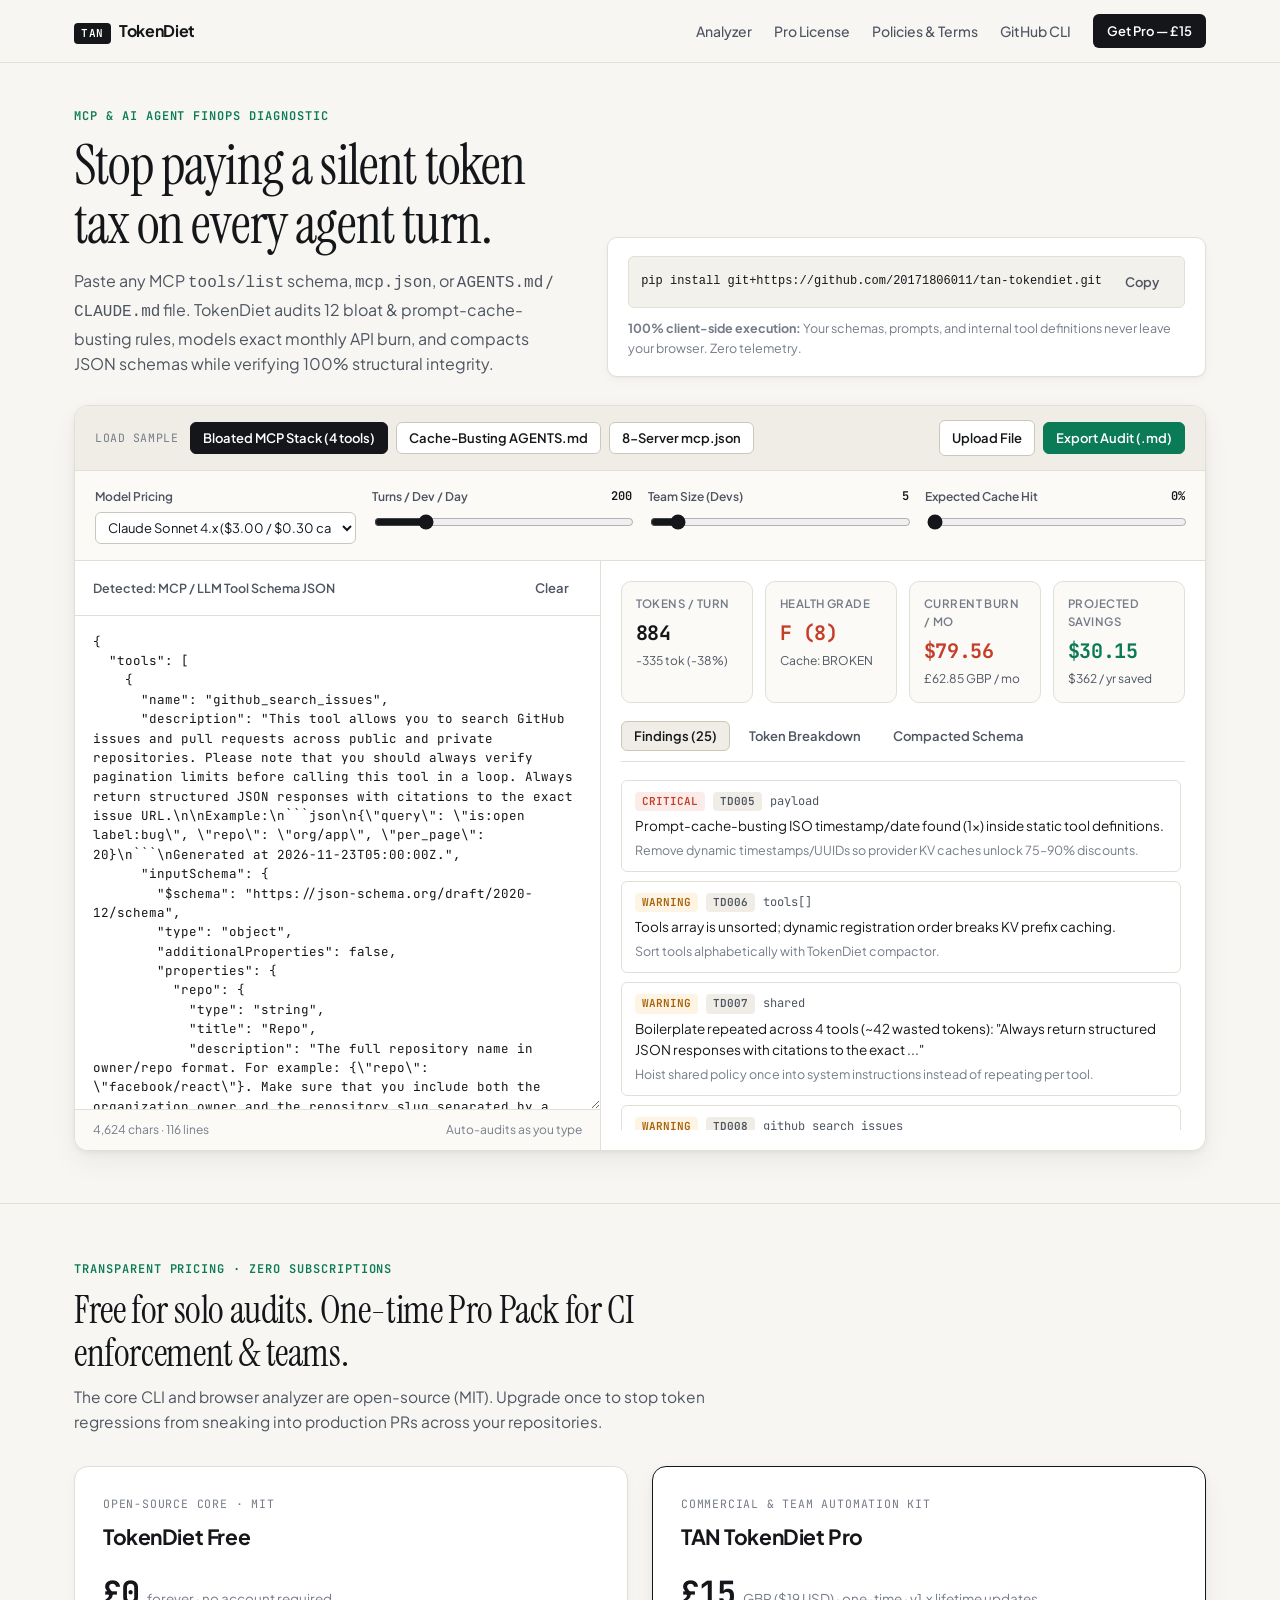
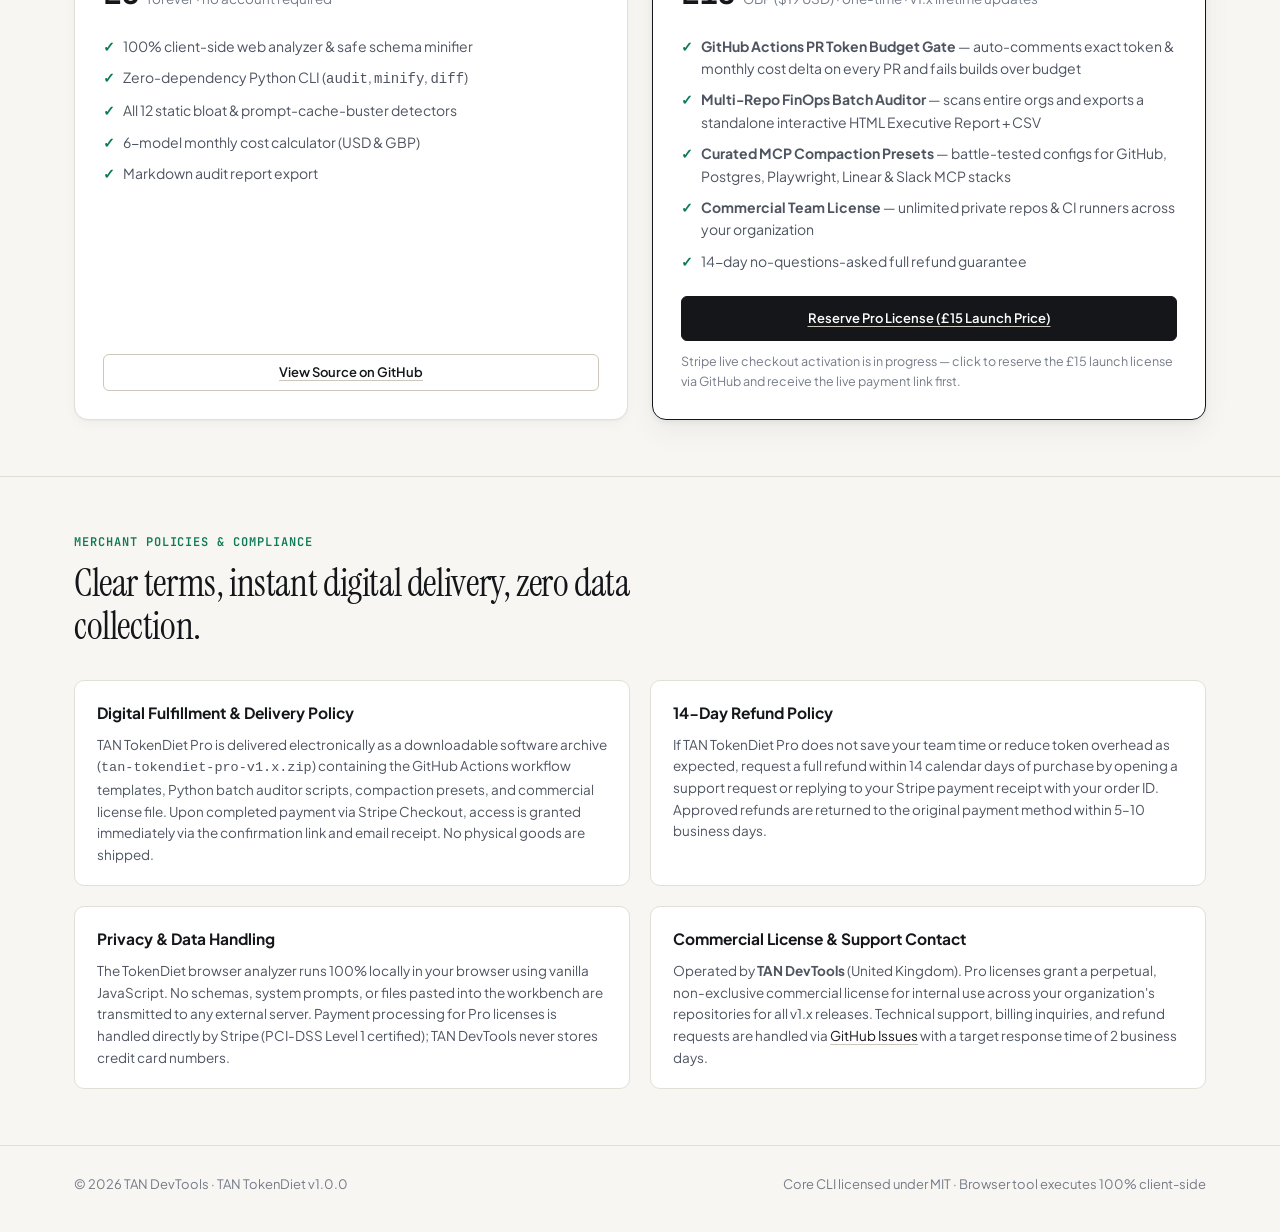
==== docs/index.html @ cb290780 "feat: release TAN TokenDiet v1.0.0 CLI, 12-rule MCP auditor, safe compactor, and live web app" ====
<!DOCTYPE html>
<html lang="en">
<head>
  <meta charset="UTF-8" />
  <meta name="viewport" content="width=device-width, initial-scale=1.0" />
  <title>TAN TokenDiet — MCP Schema &amp; AI Agent Context Cost Auditor</title>
  <meta name="description" content="Audit, benchmark, and safely compact MCP tool schemas, mcp.json configs, and AGENTS.md / CLAUDE.md context files. Cut LLM token burn and fix prompt-cache misses — 100% client-side." />
  <link rel="preconnect" href="https://fonts.googleapis.com" />
  <link rel="preconnect" href="https://fonts.gstatic.com" crossorigin />
  <link href="https://fonts.googleapis.com/css2?family=Instrument+Serif:ital@0;1&family=JetBrains+Mono:wght@400;500;600;700&family=Plus+Jakarta+Sans:wght@400;500;600;700&display=swap" rel="stylesheet" />
  <link rel="stylesheet" href="./styles.css" />
</head>
<body>
  <header class="site-header">
    <div class="container header-inner">
      <a href="#top" class="brand">
        <span class="brand-mark">TAN</span>
        <span>TokenDiet</span>
      </a>
      <nav class="nav-links" aria-label="Primary navigation">
        <a href="#analyzer">Analyzer</a>
        <a href="#pricing">Pro License</a>
        <a href="#policies">Policies &amp; Terms</a>
        <a href="https://github.com/20171806011/tan-tokendiet" target="_blank" rel="noopener">GitHub CLI</a>
        <a href="#pricing" class="nav-cta">Get Pro — £15</a>
      </nav>
    </div>
  </header>

  <main id="top">
    <section class="hero">
      <div class="container hero-grid">
        <div>
          <p class="eyebrow">MCP &amp; AI Agent FinOps Diagnostic</p>
          <h1>Stop paying a silent token tax on every agent turn.</h1>
          <p class="hero-lead">
            Paste any MCP <code>tools/list</code> schema, <code>mcp.json</code>, or <code>AGENTS.md</code> / <code>CLAUDE.md</code> file.
            TokenDiet audits 12 bloat &amp; prompt-cache-busting rules, models exact monthly API burn, and compacts JSON schemas while verifying 100% structural integrity.
          </p>
        </div>
        <div class="hero-meta">
          <div class="cli-snippet">
            <code id="cli-install-cmd">pip install git+https://github.com/20171806011/tan-tokendiet.git</code>
            <button type="button" class="btn btn-ghost" id="btn-copy-cli" aria-label="Copy install command">Copy</button>
          </div>
          <p class="hero-privacy-note">
            <strong>100% client-side execution:</strong> Your schemas, prompts, and internal tool definitions never leave your browser. Zero telemetry.
          </p>
        </div>
      </div>
    </section>

    <section class="workbench" id="analyzer" aria-label="Interactive MCP Token Analyzer">
      <div class="container">
        <div class="workbench-shell">
          <div class="toolbar">
            <div class="sample-group">
              <span class="toolbar-label">Load Sample</span>
              <button type="button" class="btn is-active" id="sample-mcp">Bloated MCP Stack (4 tools)</button>
              <button type="button" class="btn" id="sample-agents">Cache-Busting AGENTS.md</button>
              <button type="button" class="btn" id="sample-config">8-Server mcp.json</button>
            </div>
            <div class="sample-group">
              <label class="btn" for="file-upload">Upload File</label>
              <input type="file" id="file-upload" accept=".json,.md,.txt,.yaml,.yml" hidden />
              <button type="button" class="btn btn-save" id="btn-export-report">Export Audit (.md)</button>
            </div>
          </div>

          <div class="cost-controls">
            <div class="control-field">
              <label for="model-select"><span>Model Pricing</span></label>
              <select id="model-select">
                <option value="claude-sonnet" selected>Claude Sonnet 4.x ($3.00 / $0.30 cached)</option>
                <option value="claude-opus">Claude Opus 4.x ($15.00 / $1.50 cached)</option>
                <option value="gpt-5">GPT-5 Flagship ($2.50 / $0.25 cached)</option>
                <option value="gemini-2.5-pro">Gemini 2.5 Pro ($1.25 / $0.31 cached)</option>
                <option value="gpt-4.1-mini">GPT-4.1 Mini ($0.40 / $0.10 cached)</option>
                <option value="gemini-2.5-flash">Gemini 2.5 Flash ($0.30 / $0.075 cached)</option>
              </select>
            </div>
            <div class="control-field">
              <label for="turns-slider"><span>Turns / Dev / Day</span><span class="control-val" id="turns-val">200</span></label>
              <input type="range" id="turns-slider" min="20" max="1000" step="20" value="200" />
            </div>
            <div class="control-field">
              <label for="team-slider"><span>Team Size (Devs)</span><span class="control-val" id="team-val">5</span></label>
              <input type="range" id="team-slider" min="1" max="50" step="1" value="5" />
            </div>
            <div class="control-field">
              <label for="cache-slider"><span>Expected Cache Hit</span><span class="control-val" id="cache-val">0%</span></label>
              <input type="range" id="cache-slider" min="0" max="95" step="5" value="0" />
            </div>
          </div>

          <div class="panes">
            <div class="pane-left">
              <div class="pane-header">
                <span id="input-kind-label">Input Payload (MCP JSON / Config / Markdown)</span>
                <button type="button" class="btn btn-ghost" id="btn-clear">Clear</button>
              </div>
              <textarea id="payload-input" class="editor-textarea" spellcheck="false" aria-label="MCP schema or prompt input"></textarea>
              <div class="editor-footer">
                <span id="input-stats">0 chars · 0 lines</span>
                <span>Auto-audits as you type</span>
              </div>
            </div>

            <div class="pane-right">
              <div class="kpi-strip">
                <div class="kpi-cell">
                  <div class="kpi-label">Tokens / Turn</div>
                  <div class="kpi-num" id="kpi-tokens">0</div>
                  <div class="kpi-sub" id="kpi-reducible">0 reducible</div>
                </div>
                <div class="kpi-cell">
                  <div class="kpi-label">Health Grade</div>
                  <div class="kpi-num" id="kpi-grade">—</div>
                  <div class="kpi-sub" id="kpi-cache">Cache: —</div>
                </div>
                <div class="kpi-cell">
                  <div class="kpi-label">Current Burn / Mo</div>
                  <div class="kpi-num is-danger" id="kpi-burn">$0.00</div>
                  <div class="kpi-sub" id="kpi-burn-gbp">£0.00 GBP</div>
                </div>
                <div class="kpi-cell">
                  <div class="kpi-label">Projected Savings</div>
                  <div class="kpi-num is-save" id="kpi-savings">$0.00</div>
                  <div class="kpi-sub" id="kpi-savings-yr">$0 / yr saved</div>
                </div>
              </div>

              <div class="result-tabs" role="tablist">
                <button type="button" class="tab-btn is-active" data-tab="findings" role="tab">Findings (<span id="tab-findings-count">0</span>)</button>
                <button type="button" class="tab-btn" data-tab="breakdown" role="tab">Token Breakdown</button>
                <button type="button" class="tab-btn" data-tab="compactor" role="tab">Compacted Schema</button>
              </div>

              <div id="panel-findings" class="tab-panel is-active" role="tabpanel">
                <div id="findings-container" class="findings-list"></div>
              </div>

              <div id="panel-breakdown" class="tab-panel" role="tabpanel">
                <div class="bar-legend">
                  <span><span class="swatch" style="background: var(--accent-danger);"></span>Description tokens</span>
                  <span><span class="swatch" style="background: var(--ink-primary);"></span>JSON schema / structure</span>
                </div>
                <div id="bars-container" class="bar-list"></div>
              </div>

              <div id="panel-compactor" class="tab-panel" role="tabpanel">
                <div class="minify-controls">
                  <label class="toggle-label">
                    <input type="checkbox" id="toggle-aggressive" checked />
                    <span>Aggressive mode (strip inline examples &amp; filler)</span>
                  </label>
                  <div class="sample-group">
                    <span class="badge badge-save" id="invariant-badge">Invariants verified</span>
                    <button type="button" class="btn" id="btn-copy-minified">Copy JSON</button>
                    <button type="button" class="btn btn-primary" id="btn-download-minified">Download .json</button>
                  </div>
                </div>
                <pre id="minified-output" class="code-output"></pre>
              </div>
            </div>
          </div>
        </div>
      </div>
    </section>

    <section class="section" id="pricing">
      <div class="container">
        <div class="section-head">
          <p class="eyebrow">Transparent Pricing · Zero Subscriptions</p>
          <h2>Free for solo audits. One-time Pro Pack for CI enforcement &amp; teams.</h2>
          <p class="section-sub">
            The core CLI and browser analyzer are open-source (MIT). Upgrade once to stop token regressions from sneaking into production PRs across your repositories.
          </p>
        </div>

        <div class="pricing-grid">
          <div class="plan-card">
            <div>
              <div class="plan-kicker">Open-Source Core · MIT</div>
              <h3 class="plan-title">TokenDiet Free</h3>
              <div class="plan-price">
                <span class="price-main">£0</span>
                <span class="price-note">forever · no account required</span>
              </div>
              <ul class="plan-list">
                <li>100% client-side web analyzer &amp; safe schema minifier</li>
                <li>Zero-dependency Python CLI (<code>audit</code>, <code>minify</code>, <code>diff</code>)</li>
                <li>All 12 static bloat &amp; prompt-cache-buster detectors</li>
                <li>6-model monthly cost calculator (USD &amp; GBP)</li>
                <li>Markdown audit report export</li>
              </ul>
            </div>
            <a href="https://github.com/20171806011/tan-tokendiet" target="_blank" rel="noopener" class="btn">View Source on GitHub</a>
          </div>

          <div class="plan-card is-featured">
            <div>
              <div class="plan-kicker">Commercial &amp; Team Automation Kit</div>
              <h3 class="plan-title">TAN TokenDiet Pro</h3>
              <div class="plan-price">
                <span class="price-main" id="pro-price-display">£15</span>
                <span class="price-note" id="pro-price-sub">GBP ($19 USD) · one-time · v1.x lifetime updates</span>
              </div>
              <ul class="plan-list">
                <li><strong>GitHub Actions PR Token Budget Gate</strong> — auto-comments exact token &amp; monthly cost delta on every PR and fails builds over budget</li>
                <li><strong>Multi-Repo FinOps Batch Auditor</strong> — scans entire orgs and exports a standalone interactive HTML Executive Report + CSV</li>
                <li><strong>Curated MCP Compaction Presets</strong> — battle-tested configs for GitHub, Postgres, Playwright, Linear &amp; Slack MCP stacks</li>
                <li><strong>Commercial Team License</strong> — unlimited private repos &amp; CI runners across your organization</li>
                <li>14-day no-questions-asked full refund guarantee</li>
              </ul>
            </div>
            <div>
              <a href="#pricing" id="btn-buy-pro" class="btn btn-primary" style="width: 100%; padding: 11px 16px;">Loading checkout…</a>
              <p class="checkout-status-note" id="checkout-status-note"></p>
            </div>
          </div>
        </div>
      </div>
    </section>

    <section class="section" id="policies">
      <div class="container">
        <div class="section-head">
          <p class="eyebrow">Merchant Policies &amp; Compliance</p>
          <h2>Clear terms, instant digital delivery, zero data collection.</h2>
        </div>

        <div class="policy-grid">
          <article class="policy-block">
            <h3>Digital Fulfillment &amp; Delivery Policy</h3>
            <p>
              TAN TokenDiet Pro is delivered electronically as a downloadable software archive (<code>tan-tokendiet-pro-v1.x.zip</code>) containing the GitHub Actions workflow templates, Python batch auditor scripts, compaction presets, and commercial license file. Upon completed payment via Stripe Checkout, access is granted immediately via the confirmation link and email receipt. No physical goods are shipped.
            </p>
          </article>

          <article class="policy-block">
            <h3>14-Day Refund Policy</h3>
            <p>
              If TAN TokenDiet Pro does not save your team time or reduce token overhead as expected, request a full refund within 14 calendar days of purchase by opening a support request or replying to your Stripe payment receipt with your order ID. Approved refunds are returned to the original payment method within 5–10 business days.
            </p>
          </article>

          <article class="policy-block">
            <h3>Privacy &amp; Data Handling</h3>
            <p>
              The TokenDiet browser analyzer runs 100% locally in your browser using vanilla JavaScript. No schemas, system prompts, or files pasted into the workbench are transmitted to any external server. Payment processing for Pro licenses is handled directly by Stripe (PCI-DSS Level 1 certified); TAN DevTools never stores credit card numbers.
            </p>
          </article>

          <article class="policy-block">
            <h3>Commercial License &amp; Support Contact</h3>
            <p>
              Operated by <strong>TAN DevTools</strong> (United Kingdom). Pro licenses grant a perpetual, non-exclusive commercial license for internal use across your organization's repositories for all v1.x releases. Technical support, billing inquiries, and refund requests are handled via <a href="https://github.com/20171806011/tan-tokendiet/issues" target="_blank" rel="noopener">GitHub Issues</a> with a target response time of 2 business days.
            </p>
          </article>
        </div>
      </div>
    </section>
  </main>

  <footer class="site-footer">
    <div class="container footer-inner">
      <span>© 2026 TAN DevTools · TAN TokenDiet v1.0.0</span>
      <span>Core CLI licensed under MIT · Browser tool executes 100% client-side</span>
    </div>
  </footer>

  <script src="./app.js"></script>
</body>
</html>
---- docs/styles.css ----
:root {
  --bg-canvas: #f7f6f2;
  --bg-surface: #ffffff;
  --bg-subtle: #efede6;
  --bg-code: #f3f1eb;
  --ink-primary: #141619;
  --ink-secondary: #4e5561;
  --ink-muted: #757c88;
  --border-hairline: #e2dfd6;
  --border-strong: #ccc7ba;
  --accent-save: #0b7a56;
  --accent-save-soft: #e7f5ef;
  --accent-danger: #c43e2a;
  --accent-danger-soft: #fcece9;
  --accent-warn: #a66008;
  --accent-warn-soft: #fdf4e4;
  --accent-ink: #1b2430;
  --shadow-sm: 0 1px 2px rgba(20, 22, 25, 0.04), 0 4px 12px rgba(20, 22, 25, 0.03);
  --shadow-md: 0 2px 6px rgba(20, 22, 25, 0.06), 0 12px 28px rgba(20, 22, 25, 0.05);
  --radius-sm: 6px;
  --radius-md: 10px;
  --radius-lg: 14px;
  --font-serif: "Instrument Serif", Georgia, "Times New Roman", serif;
  --font-sans: "Plus Jakarta Sans", -apple-system, BlinkMacSystemFont, "Segoe UI", sans-serif;
  --font-mono: "JetBrains Mono", ui-monospace, SFMono-Regular, Menlo, monospace;
}

*,
*::before,
*::after {
  box-sizing: border-box;
}

html {
  scroll-behavior: smooth;
  -webkit-font-smoothing: antialiased;
}

body {
  margin: 0;
  background-color: var(--bg-canvas);
  color: var(--ink-primary);
  font-family: var(--font-sans);
  font-size: 15px;
  line-height: 1.6;
}

a {
  color: var(--ink-primary);
  text-decoration-color: var(--border-strong);
  text-underline-offset: 3px;
}

a:hover {
  text-decoration-color: var(--ink-primary);
}

.container {
  width: 100%;
  max-width: 1180px;
  margin: 0 auto;
  padding: 0 24px;
}

/* Header */
.site-header {
  position: sticky;
  top: 0;
  z-index: 40;
  background: rgba(247, 246, 242, 0.92);
  backdrop-filter: blur(10px);
  border-bottom: 1px solid var(--border-hairline);
}

.header-inner {
  display: flex;
  align-items: center;
  justify-content: space-between;
  height: 62px;
  gap: 20px;
}

.brand {
  display: inline-flex;
  align-items: baseline;
  gap: 8px;
  text-decoration: none;
  font-weight: 700;
  letter-spacing: -0.02em;
  font-size: 16px;
}

.brand-mark {
  display: inline-flex;
  align-items: center;
  justify-content: center;
  padding: 2px 7px;
  border-radius: 4px;
  background: var(--ink-primary);
  color: #ffffff;
  font-family: var(--font-mono);
  font-size: 11px;
  font-weight: 600;
  letter-spacing: 0.06em;
}

.nav-links {
  display: flex;
  align-items: center;
  gap: 22px;
  font-size: 14px;
  font-weight: 500;
}

.nav-links a {
  text-decoration: none;
  color: var(--ink-secondary);
  transition: color 0.15s ease;
}

.nav-links a:hover {
  color: var(--ink-primary);
}

.nav-cta {
  padding: 7px 14px;
  border-radius: var(--radius-sm);
  background: var(--ink-primary);
  color: #ffffff !important;
  font-weight: 600;
  font-size: 13px;
  transition: transform 0.12s ease, opacity 0.15s ease;
}

.nav-cta:hover {
  opacity: 0.9;
  transform: translateY(-1px);
}

/* Hero */
.hero {
  padding: 44px 0 28px;
}

.hero-grid {
  display: grid;
  grid-template-columns: 1.4fr 0.85fr;
  gap: 36px;
  align-items: end;
}

.eyebrow {
  font-family: var(--font-mono);
  font-size: 12px;
  letter-spacing: 0.08em;
  text-transform: uppercase;
  color: var(--accent-save);
  font-weight: 600;
  margin: 0 0 10px;
}

h1 {
  margin: 0 0 14px;
  font-family: var(--font-serif);
  font-size: clamp(2.35rem, 4.4vw, 3.45rem);
  font-weight: 400;
  line-height: 1.07;
  letter-spacing: -0.015em;
  color: var(--ink-primary);
}

.hero-lead {
  margin: 0;
  font-size: 16px;
  color: var(--ink-secondary);
  max-width: 62ch;
}

.hero-meta {
  display: flex;
  flex-direction: column;
  gap: 10px;
  padding: 18px 20px;
  background: var(--bg-surface);
  border: 1px solid var(--border-hairline);
  border-radius: var(--radius-md);
  box-shadow: var(--shadow-sm);
}

.cli-snippet {
  display: flex;
  align-items: center;
  justify-content: space-between;
  gap: 10px;
  padding: 9px 12px;
  background: var(--bg-code);
  border: 1px solid var(--border-hairline);
  border-radius: var(--radius-sm);
  font-family: var(--font-mono);
  font-size: 12px;
  color: var(--ink-primary);
}

.cli-snippet code {
  flex: 1;
  min-width: 0;
  white-space: nowrap;
  overflow-x: auto;
  scrollbar-width: none;
}

.cli-snippet code::-webkit-scrollbar {
  display: none;
}

.hero-privacy-note {
  margin: 0;
  font-size: 12.5px;
  color: var(--ink-muted);
}

/* Main Workbench */
.workbench {
  padding-bottom: 52px;
}

.workbench-shell {
  background: var(--bg-surface);
  border: 1px solid var(--border-hairline);
  border-radius: var(--radius-lg);
  box-shadow: var(--shadow-md);
  overflow: hidden;
}

.toolbar {
  display: flex;
  flex-wrap: wrap;
  align-items: center;
  justify-content: space-between;
  gap: 12px;
  padding: 14px 20px;
  background: var(--bg-subtle);
  border-bottom: 1px solid var(--border-hairline);
}

.sample-group {
  display: flex;
  flex-wrap: wrap;
  align-items: center;
  gap: 8px;
}

.toolbar-label {
  font-family: var(--font-mono);
  font-size: 11.5px;
  text-transform: uppercase;
  letter-spacing: 0.05em;
  color: var(--ink-muted);
  margin-right: 4px;
}

.btn {
  display: inline-flex;
  align-items: center;
  justify-content: center;
  gap: 6px;
  padding: 7px 12px;
  border-radius: var(--radius-sm);
  border: 1px solid var(--border-strong);
  background: var(--bg-surface);
  color: var(--ink-primary);
  font-family: var(--font-sans);
  font-size: 13px;
  font-weight: 600;
  cursor: pointer;
  transition: background 0.14s ease, border-color 0.14s ease, transform 0.1s ease;
}

.btn:hover {
  background: var(--bg-canvas);
  border-color: var(--ink-primary);
}

.btn:active {
  transform: translateY(1px);
}

.btn-primary {
  background: var(--ink-primary);
  color: #ffffff;
  border-color: var(--ink-primary);
}

.btn-primary:hover {
  background: #272c33;
  border-color: #272c33;
}

.btn-save {
  background: var(--accent-save);
  color: #ffffff;
  border-color: var(--accent-save);
}

.btn-save:hover {
  background: #086345;
  border-color: #086345;
}

.btn-ghost {
  background: transparent;
  border-color: transparent;
  color: var(--ink-secondary);
}

.btn-ghost:hover {
  background: var(--bg-subtle);
  border-color: var(--border-hairline);
  color: var(--ink-primary);
}

.btn.is-active {
  background: var(--ink-primary);
  color: #ffffff;
  border-color: var(--ink-primary);
}

/* Controls strip */
.cost-controls {
  display: grid;
  grid-template-columns: repeat(4, minmax(0, 1fr));
  gap: 16px;
  padding: 16px 20px;
  border-bottom: 1px solid var(--border-hairline);
  background: #fbfaf7;
}

.control-field {
  display: flex;
  flex-direction: column;
  gap: 5px;
}

.control-field label {
  display: flex;
  justify-content: space-between;
  font-size: 12px;
  font-weight: 600;
  color: var(--ink-secondary);
}

.control-val {
  font-family: var(--font-mono);
  color: var(--ink-primary);
}

.control-field select,
.control-field input[type="range"] {
  width: 100%;
}

.control-field select {
  padding: 6px 8px;
  border-radius: var(--radius-sm);
  border: 1px solid var(--border-strong);
  background: var(--bg-surface);
  font-family: var(--font-sans);
  font-size: 13px;
  color: var(--ink-primary);
}

.control-field input[type="range"] {
  accent-color: var(--ink-primary);
  cursor: pointer;
}

/* Two-pane workspace */
.panes {
  display: grid;
  grid-template-columns: 1fr 1.15fr;
  min-height: 520px;
}

.pane-left {
  display: flex;
  flex-direction: column;
  border-right: 1px solid var(--border-hairline);
}

.pane-header {
  display: flex;
  align-items: center;
  justify-content: space-between;
  padding: 11px 18px;
  border-bottom: 1px solid var(--border-hairline);
  font-size: 12.5px;
  font-weight: 600;
  color: var(--ink-secondary);
}

.editor-textarea {
  flex: 1;
  width: 100%;
  min-height: 440px;
  padding: 16px 18px;
  border: none;
  outline: none;
  resize: vertical;
  background: var(--bg-surface);
  color: var(--ink-primary);
  font-family: var(--font-mono);
  font-size: 12.5px;
  line-height: 1.55;
}

.editor-footer {
  display: flex;
  align-items: center;
  justify-content: space-between;
  padding: 10px 18px;
  border-top: 1px solid var(--border-hairline);
  background: #fbfaf7;
  font-size: 12px;
  color: var(--ink-muted);
}

.pane-right {
  display: flex;
  flex-direction: column;
  padding: 20px;
  gap: 18px;
  background: var(--bg-surface);
}

/* Telemetry Summary Strip */
.kpi-strip {
  display: grid;
  grid-template-columns: repeat(4, minmax(0, 1fr));
  gap: 12px;
}

.kpi-cell {
  padding: 13px 14px;
  border-radius: var(--radius-md);
  border: 1px solid var(--border-hairline);
  background: #fbfaf7;
}

.kpi-label {
  font-size: 11.5px;
  font-weight: 600;
  color: var(--ink-muted);
  text-transform: uppercase;
  letter-spacing: 0.04em;
  margin-bottom: 4px;
}

.kpi-num {
  font-family: var(--font-mono);
  font-size: 20px;
  font-weight: 700;
  letter-spacing: -0.02em;
  color: var(--ink-primary);
}

.kpi-sub {
  font-size: 12px;
  color: var(--ink-secondary);
  margin-top: 2px;
}

.kpi-num.is-save {
  color: var(--accent-save);
}

.kpi-num.is-danger {
  color: var(--accent-danger);
}

/* Tabs inside results pane */
.result-tabs {
  display: flex;
  align-items: center;
  gap: 6px;
  border-bottom: 1px solid var(--border-hairline);
  padding-bottom: 10px;
}

.tab-btn {
  padding: 6px 12px;
  border: 1px solid transparent;
  border-radius: var(--radius-sm);
  background: transparent;
  font-family: var(--font-sans);
  font-size: 13px;
  font-weight: 600;
  color: var(--ink-secondary);
  cursor: pointer;
}

.tab-btn:hover {
  color: var(--ink-primary);
  background: var(--bg-subtle);
}

.tab-btn.is-active {
  color: var(--ink-primary);
  background: var(--bg-subtle);
  border-color: var(--border-strong);
}

.tab-panel {
  display: none;
}

.tab-panel.is-active {
  display: block;
}

/* Bar chart */
.bar-list {
  display: flex;
  flex-direction: column;
  gap: 10px;
}

.bar-row {
  display: flex;
  flex-direction: column;
  gap: 4px;
}

.bar-meta {
  display: flex;
  justify-content: space-between;
  font-size: 12.5px;
}

.bar-name {
  font-family: var(--font-mono);
  font-weight: 600;
  color: var(--ink-primary);
}

.bar-val {
  font-family: var(--font-mono);
  color: var(--ink-secondary);
}

.bar-track {
  height: 9px;
  border-radius: 99px;
  background: var(--bg-subtle);
  overflow: hidden;
  display: flex;
}

.bar-seg-desc {
  background: var(--accent-danger);
  height: 100%;
}

.bar-seg-schema {
  background: var(--ink-primary);
  height: 100%;
}

.bar-legend {
  display: flex;
  gap: 16px;
  font-size: 12px;
  color: var(--ink-muted);
  margin-bottom: 10px;
}

.swatch {
  display: inline-block;
  width: 9px;
  height: 9px;
  border-radius: 2px;
  margin-right: 5px;
  vertical-align: middle;
}

/* Findings list */
.findings-list {
  display: flex;
  flex-direction: column;
  gap: 9px;
  max-height: 350px;
  overflow-y: auto;
  padding-right: 4px;
}

.finding-item {
  padding: 11px 13px;
  border-radius: var(--radius-sm);
  border: 1px solid var(--border-hairline);
  background: #ffffff;
}

.finding-head {
  display: flex;
  align-items: center;
  gap: 8px;
  margin-bottom: 4px;
  flex-wrap: wrap;
}

.badge {
  display: inline-block;
  padding: 1px 7px;
  border-radius: 4px;
  font-family: var(--font-mono);
  font-size: 11px;
  font-weight: 600;
  text-transform: uppercase;
}

.badge-critical {
  background: var(--accent-danger-soft);
  color: var(--accent-danger);
}

.badge-warning {
  background: var(--accent-warn-soft);
  color: var(--accent-warn);
}

.badge-info {
  background: var(--bg-subtle);
  color: var(--ink-secondary);
}

.badge-save {
  background: var(--accent-save-soft);
  color: var(--accent-save);
}

.finding-target {
  font-family: var(--font-mono);
  font-size: 12px;
  color: var(--ink-secondary);
}

.finding-msg {
  margin: 0 0 3px;
  font-size: 13.5px;
  color: var(--ink-primary);
}

.finding-fix {
  margin: 0;
  font-size: 12.5px;
  color: var(--ink-muted);
}

/* Compacted output */
.minify-controls {
  display: flex;
  flex-wrap: wrap;
  align-items: center;
  justify-content: space-between;
  gap: 10px;
  margin-bottom: 12px;
}

.toggle-label {
  display: inline-flex;
  align-items: center;
  gap: 7px;
  font-size: 13px;
  font-weight: 500;
  cursor: pointer;
}

.code-output {
  width: 100%;
  height: 270px;
  padding: 13px;
  border-radius: var(--radius-sm);
  border: 1px solid var(--border-hairline);
  background: var(--bg-code);
  font-family: var(--font-mono);
  font-size: 12px;
  line-height: 1.5;
  overflow: auto;
  white-space: pre;
  margin: 0;
}

/* Pricing / Pro Section */
.section {
  padding: 56px 0;
  border-top: 1px solid var(--border-hairline);
}

.section-head {
  max-width: 680px;
  margin-bottom: 32px;
}

h2 {
  margin: 0 0 10px;
  font-family: var(--font-serif);
  font-size: clamp(1.9rem, 3vw, 2.55rem);
  font-weight: 400;
  line-height: 1.12;
  letter-spacing: -0.01em;
}

.section-sub {
  margin: 0;
  font-size: 15.5px;
  color: var(--ink-secondary);
}

.pricing-grid {
  display: grid;
  grid-template-columns: repeat(2, minmax(0, 1fr));
  gap: 24px;
}

.plan-card {
  display: flex;
  flex-direction: column;
  justify-content: space-between;
  padding: 28px;
  background: var(--bg-surface);
  border: 1px solid var(--border-hairline);
  border-radius: var(--radius-lg);
  box-shadow: var(--shadow-sm);
}

.plan-card.is-featured {
  border-color: var(--ink-primary);
  box-shadow: var(--shadow-md);
}

.plan-kicker {
  font-family: var(--font-mono);
  font-size: 11.5px;
  text-transform: uppercase;
  letter-spacing: 0.07em;
  color: var(--ink-muted);
  margin-bottom: 6px;
}

.plan-title {
  margin: 0 0 8px;
  font-size: 21px;
  font-weight: 700;
  letter-spacing: -0.02em;
}

.plan-price {
  display: flex;
  align-items: baseline;
  gap: 8px;
  margin: 14px 0 16px;
}

.price-main {
  font-family: var(--font-mono);
  font-size: 32px;
  font-weight: 700;
  letter-spacing: -0.03em;
}

.price-note {
  font-size: 13.5px;
  color: var(--ink-muted);
}

.plan-list {
  list-style: none;
  padding: 0;
  margin: 0 0 24px;
  display: flex;
  flex-direction: column;
  gap: 9px;
}

.plan-list li {
  position: relative;
  padding-left: 20px;
  font-size: 14px;
  color: var(--ink-secondary);
}

.plan-list li::before {
  content: "✓";
  position: absolute;
  left: 0;
  color: var(--accent-save);
  font-weight: 700;
}

.checkout-status-note {
  margin: 10px 0 0;
  font-size: 12.5px;
  color: var(--ink-muted);
}

/* Policies / Compliance Grid (Stripe Underwriting Ready) */
.policy-grid {
  display: grid;
  grid-template-columns: repeat(2, minmax(0, 1fr));
  gap: 20px;
}

.policy-block {
  padding: 20px 22px;
  background: var(--bg-surface);
  border: 1px solid var(--border-hairline);
  border-radius: var(--radius-md);
}

.policy-block h3 {
  margin: 0 0 8px;
  font-size: 15.5px;
  font-weight: 700;
}

.policy-block p {
  margin: 0;
  font-size: 13.5px;
  color: var(--ink-secondary);
}

/* Footer */
.site-footer {
  padding: 28px 0 42px;
  border-top: 1px solid var(--border-hairline);
  font-size: 13px;
  color: var(--ink-muted);
}

.footer-inner {
  display: flex;
  flex-wrap: wrap;
  justify-content: space-between;
  gap: 14px;
}

@media (max-width: 960px) {
  .hero-grid,
  .panes,
  .pricing-grid,
  .policy-grid {
    grid-template-columns: 1fr;
  }
  .pane-left {
    border-right: none;
    border-bottom: 1px solid var(--border-hairline);
  }
  .cost-controls,
  .kpi-strip {
    grid-template-columns: repeat(2, minmax(0, 1fr));
  }
}

@media (max-width: 560px) {
  .nav-links a:not(.nav-cta) {
    display: none;
  }
  .cost-controls,
  .kpi-strip {
    grid-template-columns: 1fr;
  }
}
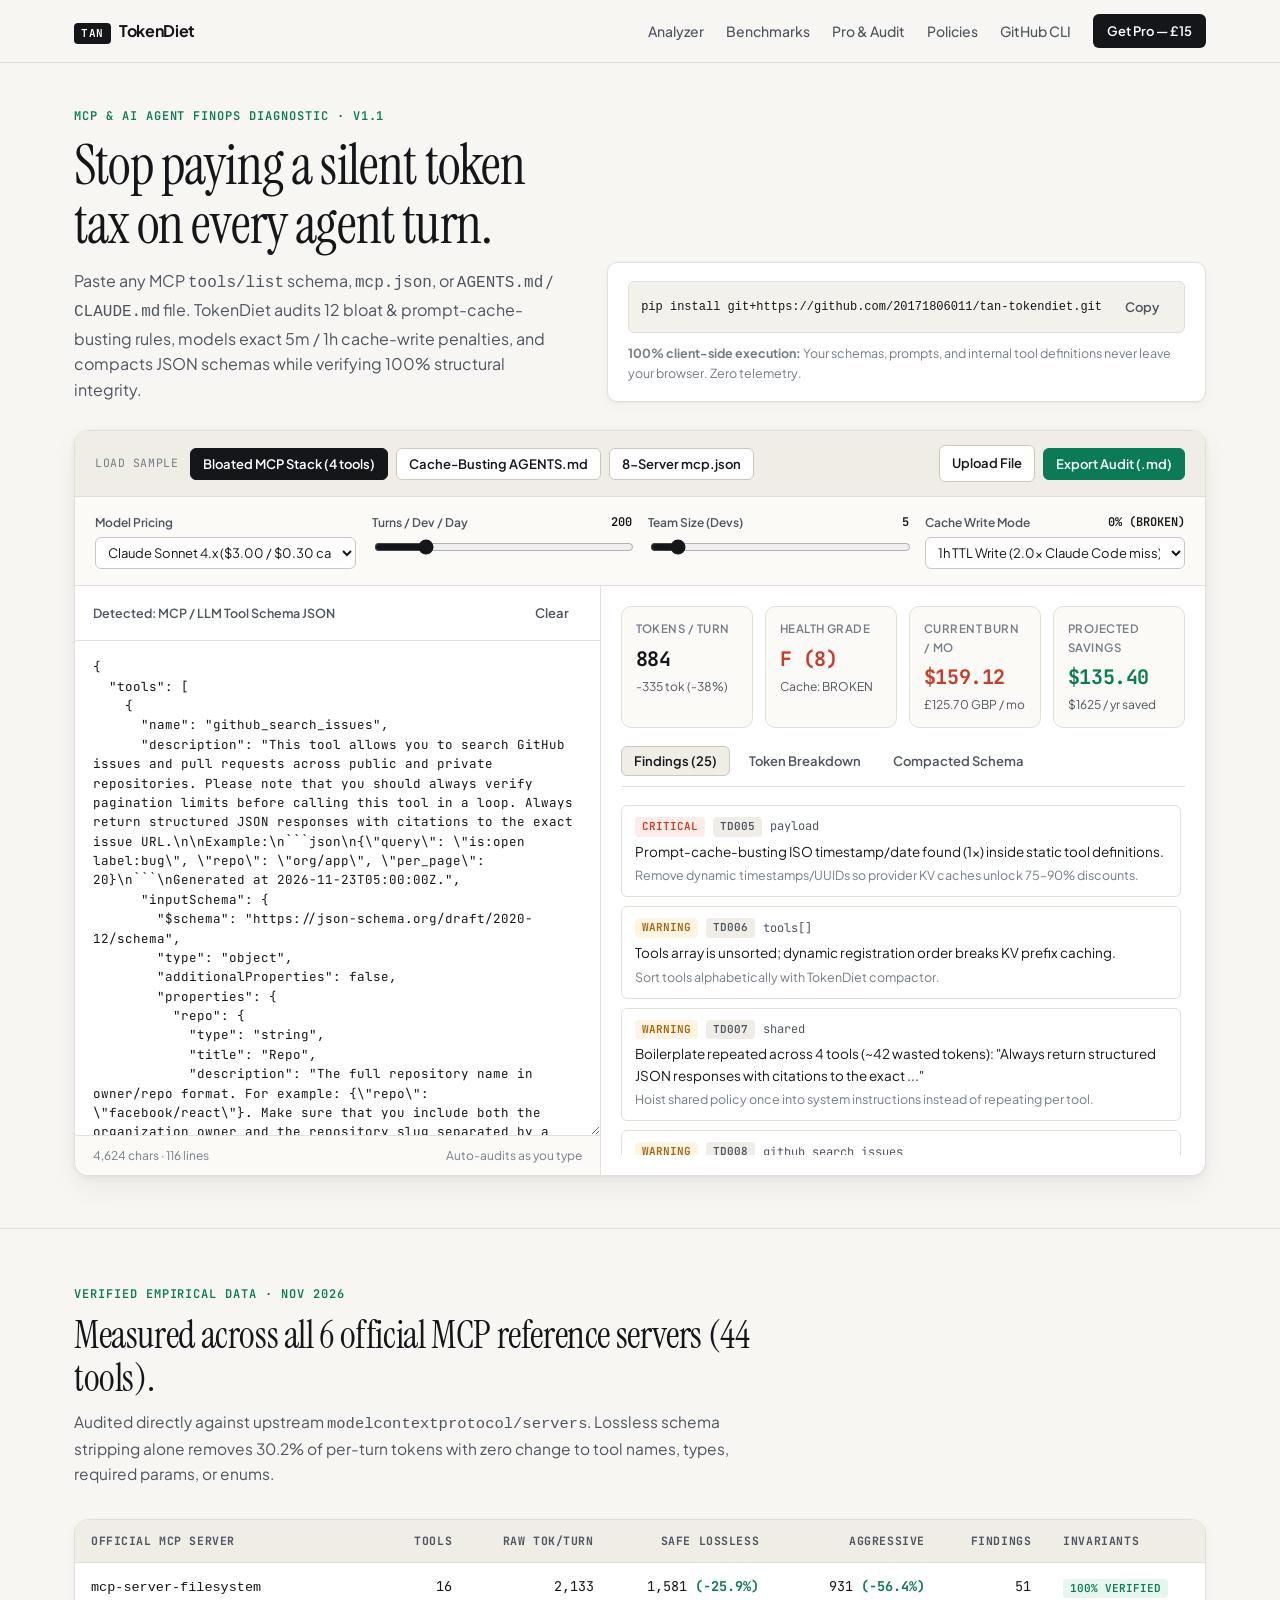
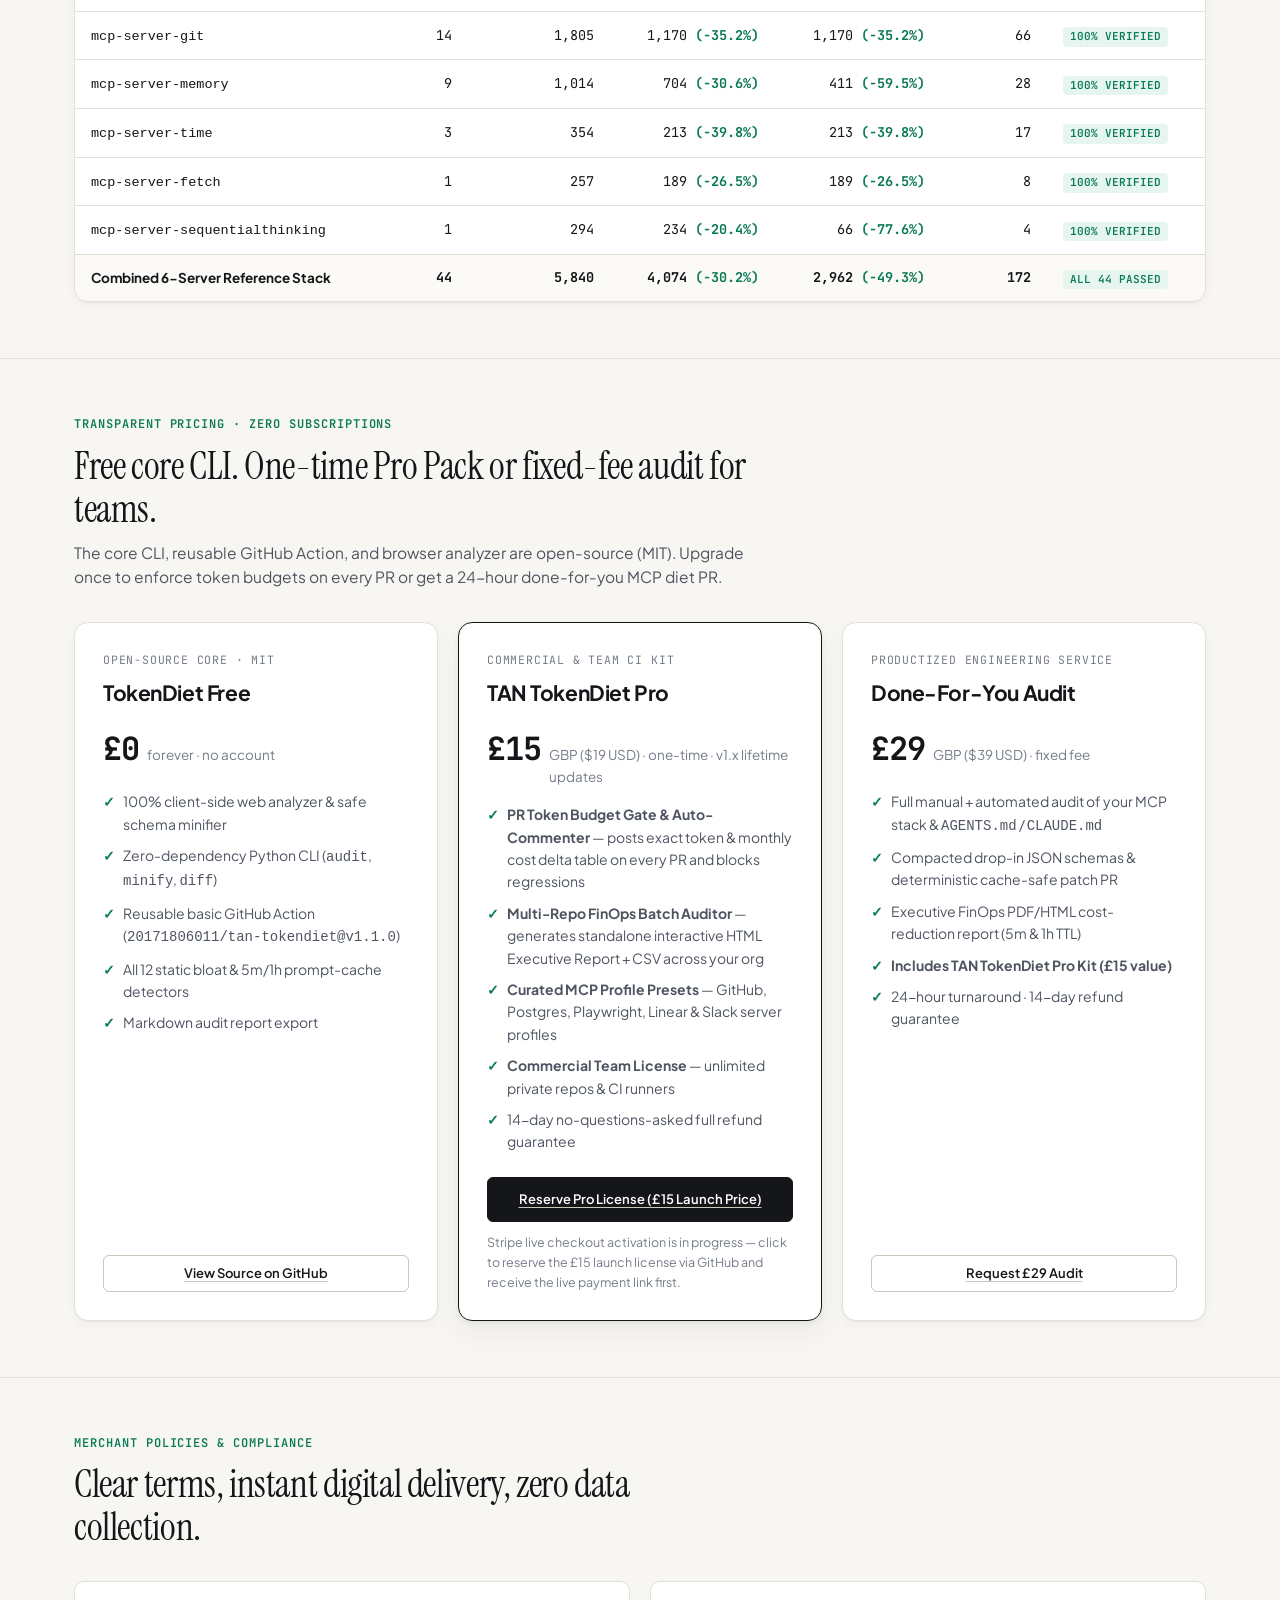
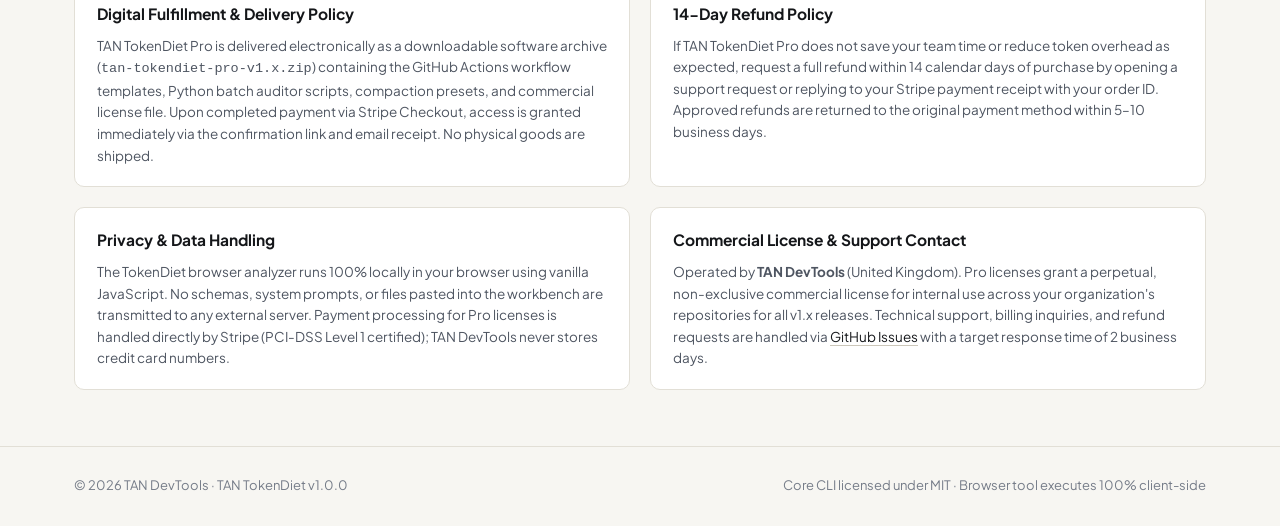
==== commit 55f0cf80: "feat(v1.1.0): add 5m/1h prompt-cache write modeling, 6 official MCP server benchmarks, reusable GitH" ====
--- a/docs/index.html
+++ b/docs/index.html
@@ -19,8 +19,9 @@
       </a>
       <nav class="nav-links" aria-label="Primary navigation">
         <a href="#analyzer">Analyzer</a>
-        <a href="#pricing">Pro License</a>
-        <a href="#policies">Policies &amp; Terms</a>
+        <a href="#benchmarks">Benchmarks</a>
+        <a href="#pricing">Pro &amp; Audit</a>
+        <a href="#policies">Policies</a>
         <a href="https://github.com/20171806011/tan-tokendiet" target="_blank" rel="noopener">GitHub CLI</a>
         <a href="#pricing" class="nav-cta">Get Pro — £15</a>
       </nav>
@@ -31,11 +32,11 @@
     <section class="hero">
       <div class="container hero-grid">
         <div>
-          <p class="eyebrow">MCP &amp; AI Agent FinOps Diagnostic</p>
+          <p class="eyebrow">MCP &amp; AI Agent FinOps Diagnostic · v1.1</p>
           <h1>Stop paying a silent token tax on every agent turn.</h1>
           <p class="hero-lead">
             Paste any MCP <code>tools/list</code> schema, <code>mcp.json</code>, or <code>AGENTS.md</code> / <code>CLAUDE.md</code> file.
-            TokenDiet audits 12 bloat &amp; prompt-cache-busting rules, models exact monthly API burn, and compacts JSON schemas while verifying 100% structural integrity.
+            TokenDiet audits 12 bloat &amp; prompt-cache-busting rules, models exact 5m / 1h cache-write penalties, and compacts JSON schemas while verifying 100% structural integrity.
           </p>
         </div>
         <div class="hero-meta">
@@ -88,8 +89,12 @@
               <input type="range" id="team-slider" min="1" max="50" step="1" value="5" />
             </div>
             <div class="control-field">
-              <label for="cache-slider"><span>Expected Cache Hit</span><span class="control-val" id="cache-val">0%</span></label>
-              <input type="range" id="cache-slider" min="0" max="95" step="5" value="0" />
+              <label for="cache-ttl-select"><span>Cache Write Mode</span><span class="control-val" id="cache-val">80% hit</span></label>
+              <select id="cache-ttl-select">
+                <option value="1h" selected>1h TTL Write (2.0× Claude Code miss)</option>
+                <option value="5m">5m TTL Write (1.25× miss)</option>
+                <option value="none">Standard Uncached (1.0× miss)</option>
+              </select>
             </div>
           </div>
 
@@ -168,13 +173,49 @@
       </div>
     </section>
 
+    <section class="section" id="benchmarks">
+      <div class="container">
+        <div class="section-head">
+          <p class="eyebrow">Verified Empirical Data · Nov 2026</p>
+          <h2>Measured across all 6 official MCP reference servers (44 tools).</h2>
+          <p class="section-sub">
+            Audited directly against upstream <code>modelcontextprotocol/servers</code>. Lossless schema stripping alone removes 30.2% of per-turn tokens with zero change to tool names, types, required params, or enums.
+          </p>
+        </div>
+        <div class="bench-table-wrap">
+          <table class="bench-table">
+            <thead>
+              <tr>
+                <th>Official MCP Server</th>
+                <th class="num">Tools</th>
+                <th class="num">Raw Tok/Turn</th>
+                <th class="num">Safe Lossless</th>
+                <th class="num">Aggressive</th>
+                <th class="num">Findings</th>
+                <th>Invariants</th>
+              </tr>
+            </thead>
+            <tbody>
+              <tr><td><code>mcp-server-filesystem</code></td><td class="num">16</td><td class="num">2,133</td><td class="num">1,581 <span class="bench-save">(-25.9%)</span></td><td class="num">931 <span class="bench-save">(-56.4%)</span></td><td class="num">51</td><td><span class="badge badge-save">100% Verified</span></td></tr>
+              <tr><td><code>mcp-server-git</code></td><td class="num">14</td><td class="num">1,805</td><td class="num">1,170 <span class="bench-save">(-35.2%)</span></td><td class="num">1,170 <span class="bench-save">(-35.2%)</span></td><td class="num">66</td><td><span class="badge badge-save">100% Verified</span></td></tr>
+              <tr><td><code>mcp-server-memory</code></td><td class="num">9</td><td class="num">1,014</td><td class="num">704 <span class="bench-save">(-30.6%)</span></td><td class="num">411 <span class="bench-save">(-59.5%)</span></td><td class="num">28</td><td><span class="badge badge-save">100% Verified</span></td></tr>
+              <tr><td><code>mcp-server-time</code></td><td class="num">3</td><td class="num">354</td><td class="num">213 <span class="bench-save">(-39.8%)</span></td><td class="num">213 <span class="bench-save">(-39.8%)</span></td><td class="num">17</td><td><span class="badge badge-save">100% Verified</span></td></tr>
+              <tr><td><code>mcp-server-fetch</code></td><td class="num">1</td><td class="num">257</td><td class="num">189 <span class="bench-save">(-26.5%)</span></td><td class="num">189 <span class="bench-save">(-26.5%)</span></td><td class="num">8</td><td><span class="badge badge-save">100% Verified</span></td></tr>
+              <tr><td><code>mcp-server-sequentialthinking</code></td><td class="num">1</td><td class="num">294</td><td class="num">234 <span class="bench-save">(-20.4%)</span></td><td class="num">66 <span class="bench-save">(-77.6%)</span></td><td class="num">4</td><td><span class="badge badge-save">100% Verified</span></td></tr>
+              <tr class="bench-total"><td>Combined 6-Server Reference Stack</td><td class="num">44</td><td class="num">5,840</td><td class="num">4,074 <span class="bench-save">(-30.2%)</span></td><td class="num">2,962 <span class="bench-save">(-49.3%)</span></td><td class="num">172</td><td><span class="badge badge-save">All 44 Passed</span></td></tr>
+            </tbody>
+          </table>
+        </div>
+      </div>
+    </section>
+
     <section class="section" id="pricing">
       <div class="container">
         <div class="section-head">
           <p class="eyebrow">Transparent Pricing · Zero Subscriptions</p>
-          <h2>Free for solo audits. One-time Pro Pack for CI enforcement &amp; teams.</h2>
+          <h2>Free core CLI. One-time Pro Pack or fixed-fee audit for teams.</h2>
           <p class="section-sub">
-            The core CLI and browser analyzer are open-source (MIT). Upgrade once to stop token regressions from sneaking into production PRs across your repositories.
+            The core CLI, reusable GitHub Action, and browser analyzer are open-source (MIT). Upgrade once to enforce token budgets on every PR or get a 24-hour done-for-you MCP diet PR.
           </p>
         </div>
 
@@ -185,13 +226,13 @@
               <h3 class="plan-title">TokenDiet Free</h3>
               <div class="plan-price">
                 <span class="price-main">£0</span>
-                <span class="price-note">forever · no account required</span>
+                <span class="price-note">forever · no account</span>
               </div>
               <ul class="plan-list">
                 <li>100% client-side web analyzer &amp; safe schema minifier</li>
                 <li>Zero-dependency Python CLI (<code>audit</code>, <code>minify</code>, <code>diff</code>)</li>
-                <li>All 12 static bloat &amp; prompt-cache-buster detectors</li>
-                <li>6-model monthly cost calculator (USD &amp; GBP)</li>
+                <li>Reusable basic GitHub Action (<code>20171806011/tan-tokendiet@v1.1.0</code>)</li>
+                <li>All 12 static bloat &amp; 5m/1h prompt-cache detectors</li>
                 <li>Markdown audit report export</li>
               </ul>
             </div>
@@ -200,17 +241,17 @@
 
           <div class="plan-card is-featured">
             <div>
-              <div class="plan-kicker">Commercial &amp; Team Automation Kit</div>
+              <div class="plan-kicker">Commercial &amp; Team CI Kit</div>
               <h3 class="plan-title">TAN TokenDiet Pro</h3>
               <div class="plan-price">
                 <span class="price-main" id="pro-price-display">£15</span>
-                <span class="price-note" id="pro-price-sub">GBP ($19 USD) · one-time · v1.x lifetime updates</span>
+                <span class="price-note" id="pro-price-sub">GBP ($19 USD) · one-time · v1.x</span>
               </div>
               <ul class="plan-list">
-                <li><strong>GitHub Actions PR Token Budget Gate</strong> — auto-comments exact token &amp; monthly cost delta on every PR and fails builds over budget</li>
-                <li><strong>Multi-Repo FinOps Batch Auditor</strong> — scans entire orgs and exports a standalone interactive HTML Executive Report + CSV</li>
-                <li><strong>Curated MCP Compaction Presets</strong> — battle-tested configs for GitHub, Postgres, Playwright, Linear &amp; Slack MCP stacks</li>
-                <li><strong>Commercial Team License</strong> — unlimited private repos &amp; CI runners across your organization</li>
+                <li><strong>PR Token Budget Gate &amp; Auto-Commenter</strong> — posts exact token &amp; monthly cost delta table on every PR and blocks regressions</li>
+                <li><strong>Multi-Repo FinOps Batch Auditor</strong> — generates standalone interactive HTML Executive Report + CSV across your org</li>
+                <li><strong>Curated MCP Profile Presets</strong> — GitHub, Postgres, Playwright, Linear &amp; Slack server profiles</li>
+                <li><strong>Commercial Team License</strong> — unlimited private repos &amp; CI runners</li>
                 <li>14-day no-questions-asked full refund guarantee</li>
               </ul>
             </div>
@@ -218,6 +259,25 @@
               <a href="#pricing" id="btn-buy-pro" class="btn btn-primary" style="width: 100%; padding: 11px 16px;">Loading checkout…</a>
               <p class="checkout-status-note" id="checkout-status-note"></p>
             </div>
+          </div>
+
+          <div class="plan-card">
+            <div>
+              <div class="plan-kicker">Productized Engineering Service</div>
+              <h3 class="plan-title">Done-For-You Audit</h3>
+              <div class="plan-price">
+                <span class="price-main">£29</span>
+                <span class="price-note">GBP ($39 USD) · fixed fee</span>
+              </div>
+              <ul class="plan-list">
+                <li>Full manual + automated audit of your MCP stack &amp; <code>AGENTS.md</code> / <code>CLAUDE.md</code></li>
+                <li>Compacted drop-in JSON schemas &amp; deterministic cache-safe patch PR</li>
+                <li>Executive FinOps PDF/HTML cost-reduction report (5m &amp; 1h TTL)</li>
+                <li><strong>Includes TAN TokenDiet Pro Kit (£15 value)</strong></li>
+                <li>24-hour turnaround · 14-day refund guarantee</li>
+              </ul>
+            </div>
+            <a href="https://github.com/20171806011/tan-tokendiet/issues/new?template=custom-mcp-audit.md" target="_blank" rel="noopener" class="btn">Request £29 Audit</a>
           </div>
         </div>
       </div>
--- a/docs/styles.css
+++ b/docs/styles.css
@@ -717,8 +717,56 @@
 
 .pricing-grid {
   display: grid;
-  grid-template-columns: repeat(2, minmax(0, 1fr));
-  gap: 24px;
+  grid-template-columns: repeat(3, minmax(0, 1fr));
+  gap: 20px;
+}
+
+.bench-table-wrap {
+  background: var(--bg-surface);
+  border: 1px solid var(--border-hairline);
+  border-radius: var(--radius-lg);
+  box-shadow: var(--shadow-sm);
+  overflow-x: auto;
+}
+
+.bench-table {
+  width: 100%;
+  border-collapse: collapse;
+  font-size: 13.5px;
+}
+
+.bench-table th,
+.bench-table td {
+  padding: 12px 16px;
+  border-bottom: 1px solid var(--border-hairline);
+  text-align: left;
+  white-space: nowrap;
+}
+
+.bench-table th {
+  background: var(--bg-subtle);
+  font-family: var(--font-mono);
+  font-size: 11.5px;
+  text-transform: uppercase;
+  letter-spacing: 0.05em;
+  color: var(--ink-secondary);
+}
+
+.bench-table td.num,
+.bench-table th.num {
+  text-align: right;
+  font-family: var(--font-mono);
+}
+
+.bench-table tr.bench-total td {
+  background: #fbfaf7;
+  font-weight: 700;
+  border-bottom: none;
+}
+
+.bench-save {
+  color: var(--accent-save);
+  font-weight: 700;
 }
 
 .plan-card {
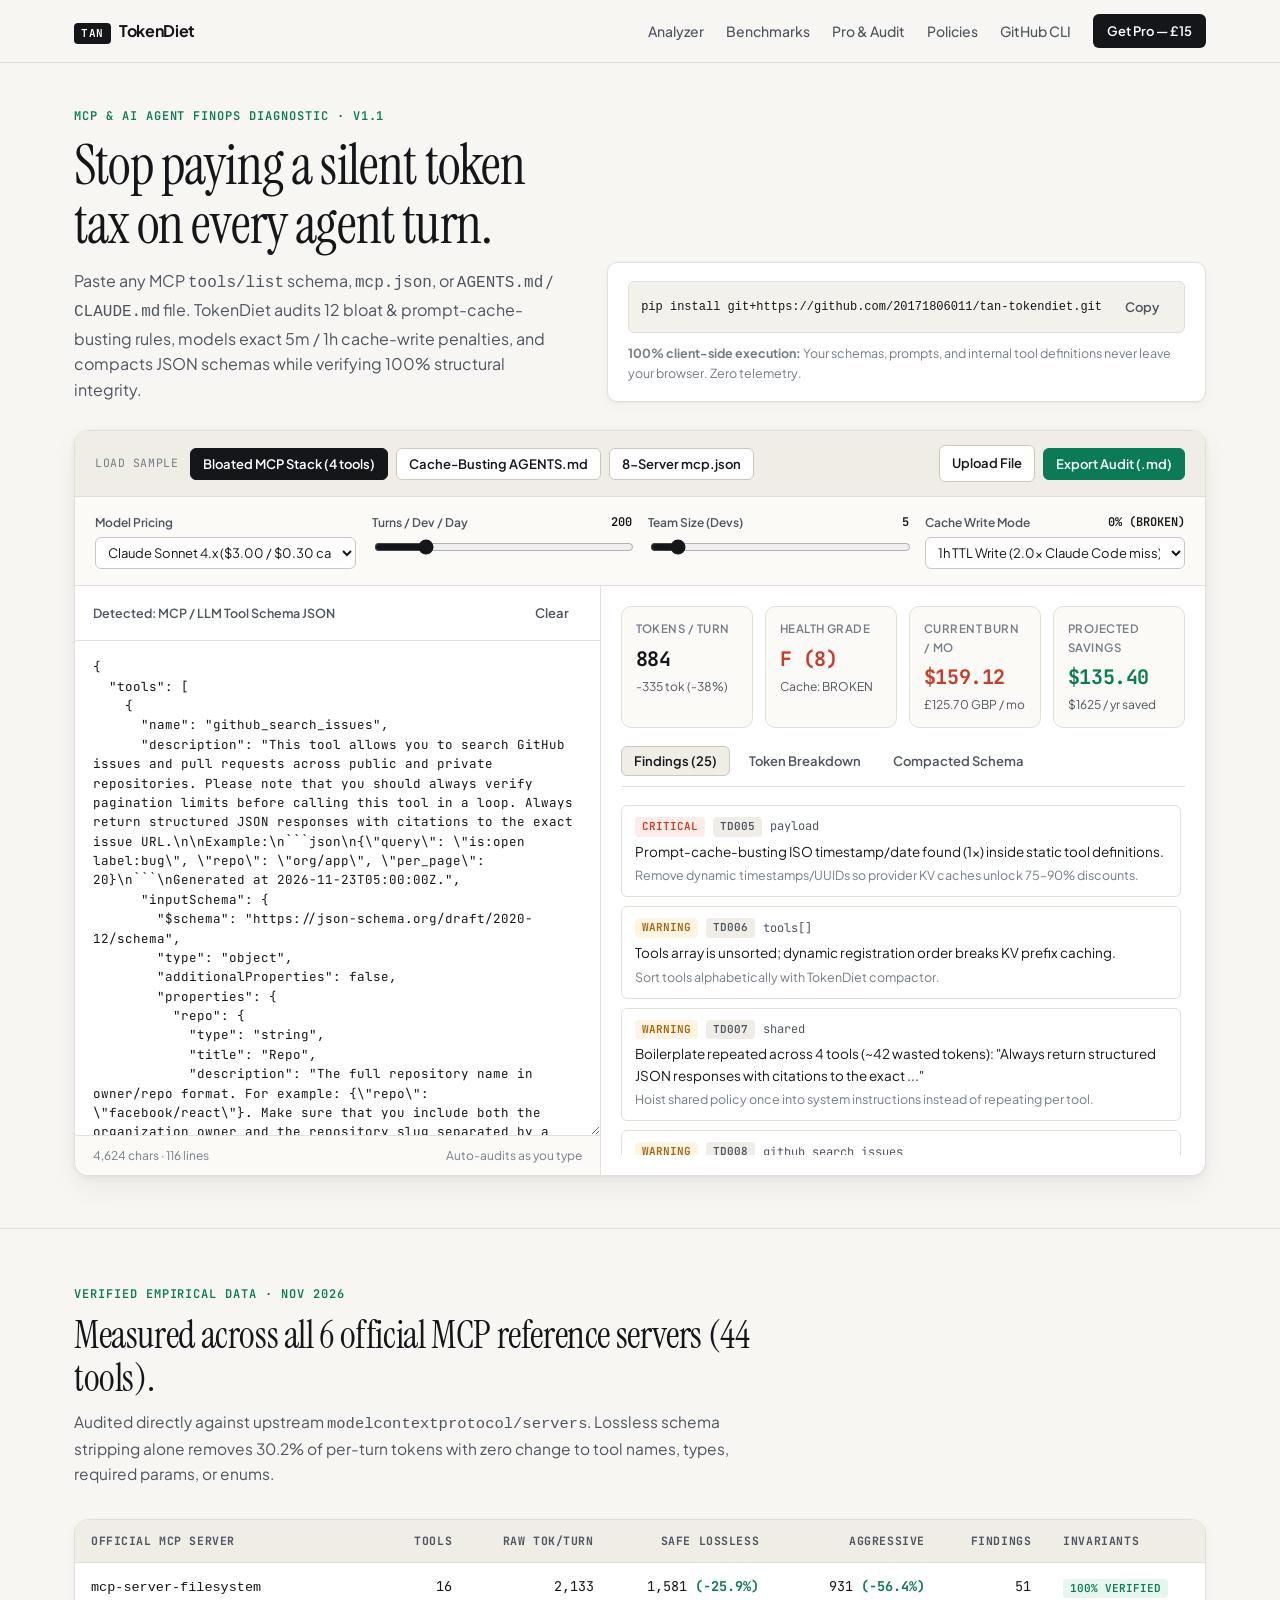
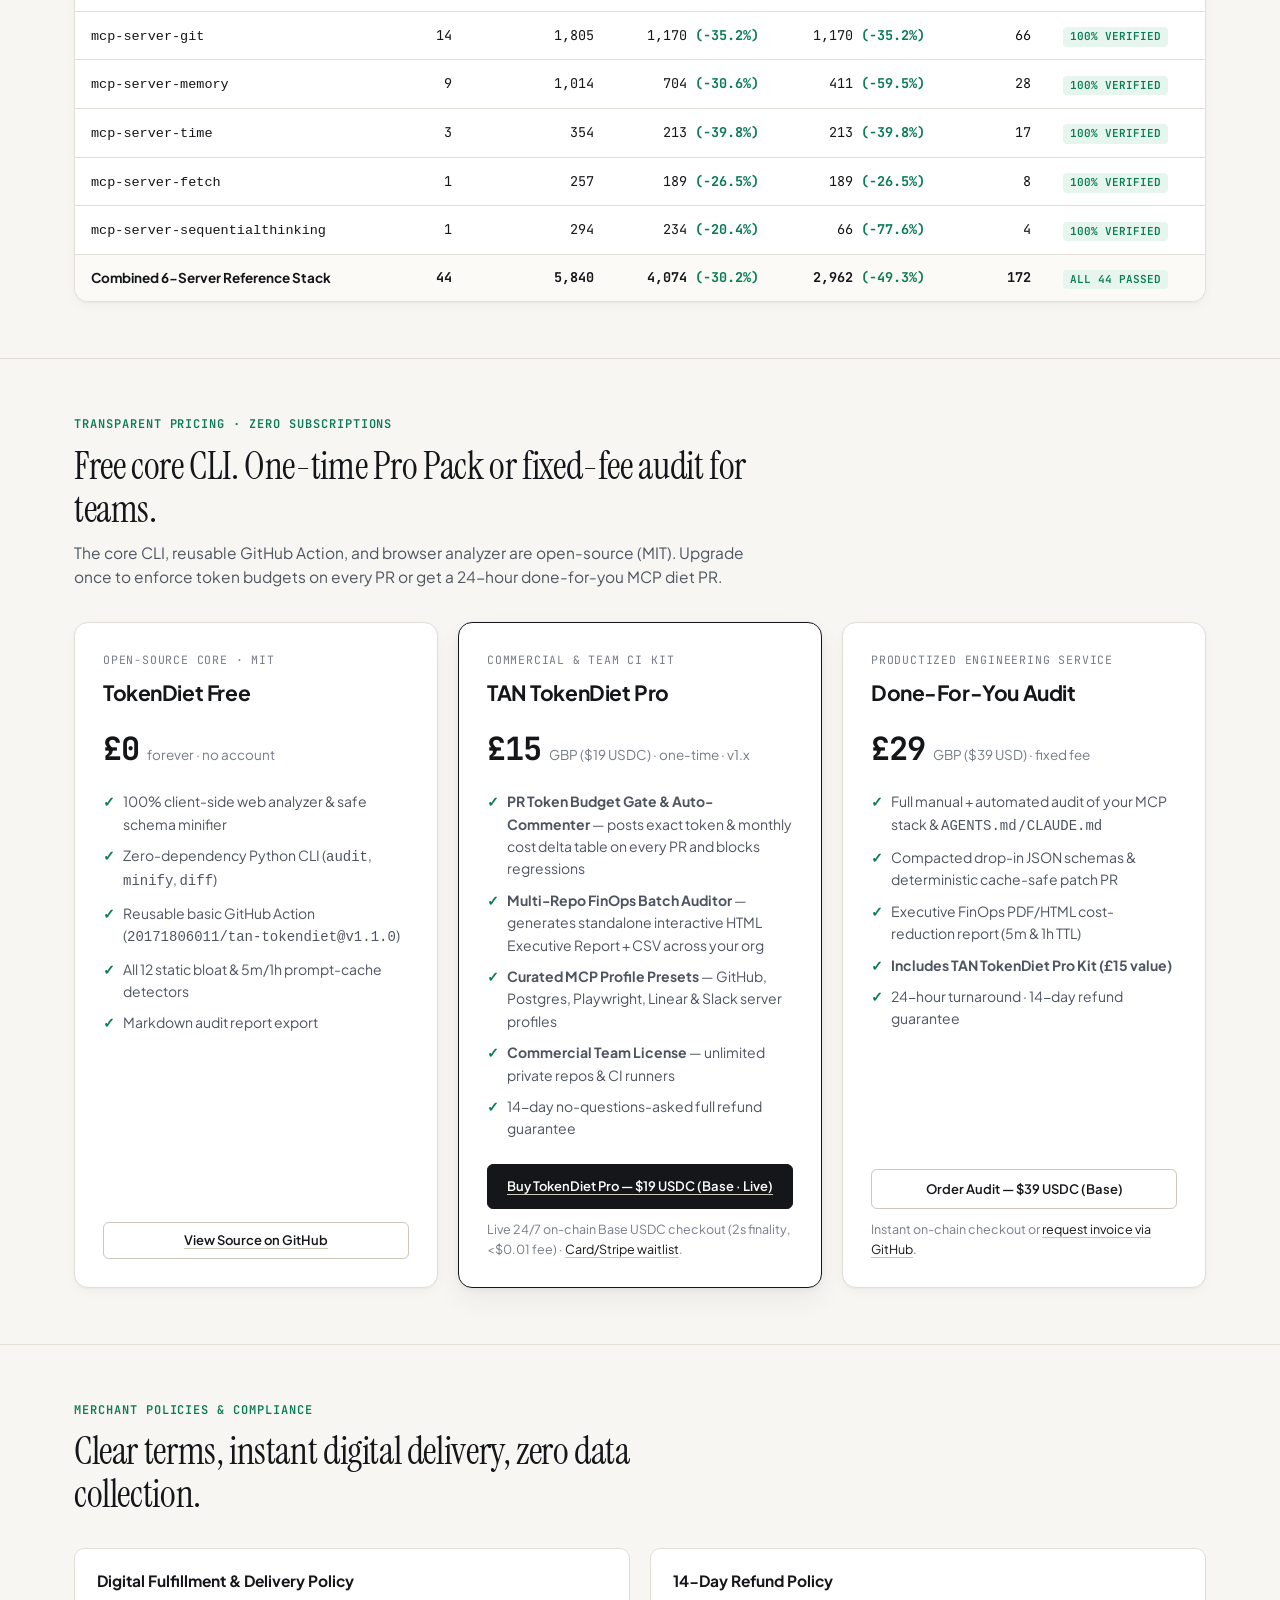
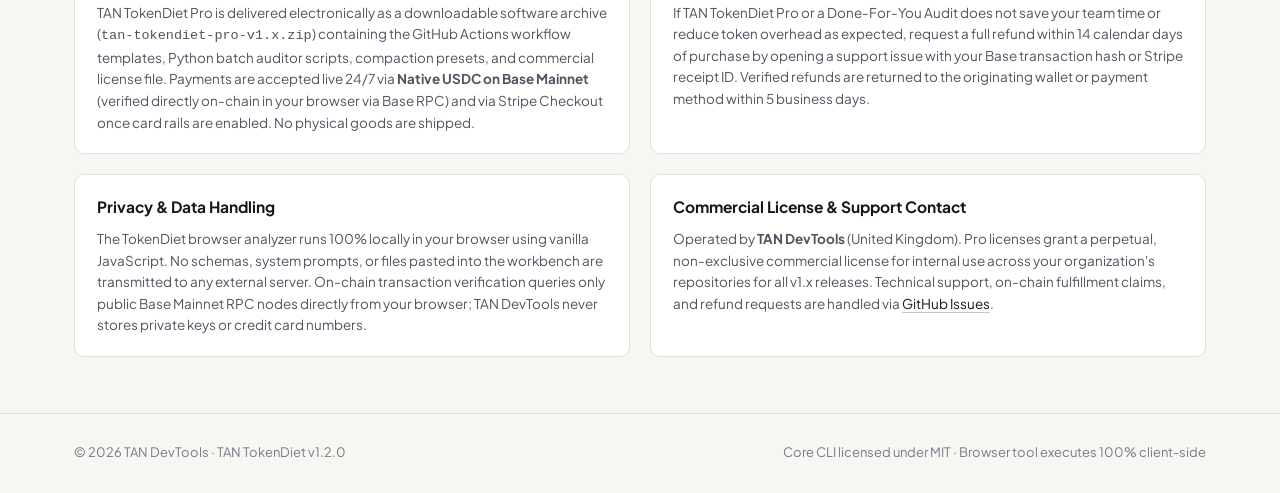
==== commit 62fecaa0: "feat(v1.2.0): enable live 24/7 Base Mainnet USDC checkout with in-browser RPC transaction verificati" ====
--- a/docs/index.html
+++ b/docs/index.html
@@ -277,7 +277,10 @@
                 <li>24-hour turnaround · 14-day refund guarantee</li>
               </ul>
             </div>
-            <a href="https://github.com/20171806011/tan-tokendiet/issues/new?template=custom-mcp-audit.md" target="_blank" rel="noopener" class="btn">Request £29 Audit</a>
+            <div>
+              <button type="button" id="btn-buy-audit" class="btn" style="width: 100%; padding: 11px 16px;">Order Audit — $39 USDC (Base)</button>
+              <p class="checkout-status-note">Instant on-chain checkout or <a href="https://github.com/20171806011/tan-tokendiet/issues/new?template=custom-mcp-audit.md" target="_blank" rel="noopener">request invoice via GitHub</a>.</p>
+            </div>
           </div>
         </div>
       </div>
@@ -294,28 +297,28 @@
           <article class="policy-block">
             <h3>Digital Fulfillment &amp; Delivery Policy</h3>
             <p>
-              TAN TokenDiet Pro is delivered electronically as a downloadable software archive (<code>tan-tokendiet-pro-v1.x.zip</code>) containing the GitHub Actions workflow templates, Python batch auditor scripts, compaction presets, and commercial license file. Upon completed payment via Stripe Checkout, access is granted immediately via the confirmation link and email receipt. No physical goods are shipped.
+              TAN TokenDiet Pro is delivered electronically as a downloadable software archive (<code>tan-tokendiet-pro-v1.x.zip</code>) containing the GitHub Actions workflow templates, Python batch auditor scripts, compaction presets, and commercial license file. Payments are accepted live 24/7 via <strong>Native USDC on Base Mainnet</strong> (verified directly on-chain in your browser via Base RPC) and via Stripe Checkout once card rails are enabled. No physical goods are shipped.
             </p>
           </article>
 
           <article class="policy-block">
             <h3>14-Day Refund Policy</h3>
             <p>
-              If TAN TokenDiet Pro does not save your team time or reduce token overhead as expected, request a full refund within 14 calendar days of purchase by opening a support request or replying to your Stripe payment receipt with your order ID. Approved refunds are returned to the original payment method within 5–10 business days.
+              If TAN TokenDiet Pro or a Done-For-You Audit does not save your team time or reduce token overhead as expected, request a full refund within 14 calendar days of purchase by opening a support issue with your Base transaction hash or Stripe receipt ID. Verified refunds are returned to the originating wallet or payment method within 5 business days.
             </p>
           </article>
 
           <article class="policy-block">
             <h3>Privacy &amp; Data Handling</h3>
             <p>
-              The TokenDiet browser analyzer runs 100% locally in your browser using vanilla JavaScript. No schemas, system prompts, or files pasted into the workbench are transmitted to any external server. Payment processing for Pro licenses is handled directly by Stripe (PCI-DSS Level 1 certified); TAN DevTools never stores credit card numbers.
+              The TokenDiet browser analyzer runs 100% locally in your browser using vanilla JavaScript. No schemas, system prompts, or files pasted into the workbench are transmitted to any external server. On-chain transaction verification queries only public Base Mainnet RPC nodes directly from your browser; TAN DevTools never stores private keys or credit card numbers.
             </p>
           </article>
 
           <article class="policy-block">
             <h3>Commercial License &amp; Support Contact</h3>
             <p>
-              Operated by <strong>TAN DevTools</strong> (United Kingdom). Pro licenses grant a perpetual, non-exclusive commercial license for internal use across your organization's repositories for all v1.x releases. Technical support, billing inquiries, and refund requests are handled via <a href="https://github.com/20171806011/tan-tokendiet/issues" target="_blank" rel="noopener">GitHub Issues</a> with a target response time of 2 business days.
+              Operated by <strong>TAN DevTools</strong> (United Kingdom). Pro licenses grant a perpetual, non-exclusive commercial license for internal use across your organization's repositories for all v1.x releases. Technical support, on-chain fulfillment claims, and refund requests are handled via <a href="https://github.com/20171806011/tan-tokendiet/issues" target="_blank" rel="noopener">GitHub Issues</a>.
             </p>
           </article>
         </div>
@@ -323,9 +326,54 @@
     </section>
   </main>
 
+  <div class="modal-backdrop" id="usdc-modal" role="dialog" aria-modal="true" aria-labelledby="usdc-modal-title">
+    <div class="modal-card">
+      <div class="modal-header">
+        <h3 id="usdc-modal-title">Instant On-Chain Checkout (USDC · Base Mainnet)</h3>
+        <button type="button" class="btn btn-ghost" id="btn-close-modal" aria-label="Close modal">Close</button>
+      </div>
+      <div class="modal-body">
+        <div class="pay-summary">
+          <div>
+            <strong id="modal-item-name">TAN TokenDiet Pro — v1.x Team License</strong>
+            <div class="modal-meta">Network: Base Mainnet (Chain ID 8453) · Native USDC</div>
+          </div>
+          <div class="pay-amount" id="modal-item-price">19.00 USDC</div>
+        </div>
+
+        <div>
+          <label class="modal-meta" style="display:block;margin-bottom:5px;font-weight:600;color:var(--ink-secondary);">1. Send exact Native USDC on Base to TAN Treasury:</label>
+          <div class="addr-box">
+            <code id="modal-treasury-addr">0x63cee161084df40f527EFBFDE3e7bC242F4b32FD</code>
+            <button type="button" class="btn" id="btn-copy-treasury">Copy</button>
+          </div>
+          <p class="modal-meta" style="margin-top:6px;">
+            USDC Contract: <code>0x833589fCD6eDb6E08f4c7C32D4f71b54bdA02913</code> ·
+            <a id="modal-eip681-link" href="#">Open in Wallet (EIP-681)</a> ·
+            <a id="modal-basescan-addr" href="https://basescan.org/address/0x63cee161084df40f527EFBFDE3e7bC242F4b32FD" target="_blank" rel="noopener">Verify on BaseScan</a>
+          </p>
+        </div>
+
+        <div>
+          <label class="modal-meta" for="tx-hash-input" style="display:block;margin-bottom:5px;font-weight:600;color:var(--ink-secondary);">2. Paste Base Transaction Hash for instant RPC verification:</label>
+          <div class="verify-row">
+            <input type="text" id="tx-hash-input" class="verify-input" placeholder="0x... (66-char Base tx hash)" spellcheck="false" />
+            <button type="button" class="btn btn-save" id="btn-verify-tx">Verify Tx</button>
+          </div>
+        </div>
+
+        <div id="verify-result" class="verify-result"></div>
+
+        <p class="modal-meta" id="modal-fiat-fallback">
+          Prefer fiat card checkout (GBP/USD via Stripe)? <a href="https://github.com/20171806011/tan-tokendiet/issues/new?template=pro-license-request.md" target="_blank" rel="noopener">Reserve via GitHub</a>.
+        </p>
+      </div>
+    </div>
+  </div>
+
   <footer class="site-footer">
     <div class="container footer-inner">
-      <span>© 2026 TAN DevTools · TAN TokenDiet v1.0.0</span>
+      <span>© 2026 TAN DevTools · TAN TokenDiet v1.2.0</span>
       <span>Core CLI licensed under MIT · Browser tool executes 100% client-side</span>
     </div>
   </footer>
--- a/docs/styles.css
+++ b/docs/styles.css
@@ -891,6 +891,134 @@
   gap: 14px;
 }
 
+/* On-Chain USDC Checkout Modal */
+.modal-backdrop {
+  position: fixed;
+  inset: 0;
+  z-index: 100;
+  background: rgba(20, 22, 25, 0.56);
+  backdrop-filter: blur(4px);
+  display: none;
+  align-items: center;
+  justify-content: center;
+  padding: 20px;
+}
+
+.modal-backdrop.is-open {
+  display: flex;
+}
+
+.modal-card {
+  width: 100%;
+  max-width: 560px;
+  background: var(--bg-surface);
+  border: 1px solid var(--border-strong);
+  border-radius: var(--radius-lg);
+  box-shadow: 0 24px 60px rgba(20, 22, 25, 0.24);
+  overflow: hidden;
+}
+
+.modal-header {
+  display: flex;
+  align-items: center;
+  justify-content: space-between;
+  padding: 16px 22px;
+  background: var(--bg-subtle);
+  border-bottom: 1px solid var(--border-hairline);
+}
+
+.modal-header h3 {
+  margin: 0;
+  font-size: 16px;
+  font-weight: 700;
+}
+
+.modal-body {
+  padding: 20px 22px;
+  display: flex;
+  flex-direction: column;
+  gap: 14px;
+}
+
+.pay-summary {
+  display: flex;
+  justify-content: space-between;
+  align-items: baseline;
+  padding: 12px 14px;
+  background: #fbfaf7;
+  border: 1px solid var(--border-hairline);
+  border-radius: var(--radius-sm);
+}
+
+.pay-amount {
+  font-family: var(--font-mono);
+  font-size: 20px;
+  font-weight: 700;
+  color: var(--accent-save);
+}
+
+.addr-box {
+  display: flex;
+  align-items: center;
+  gap: 8px;
+  padding: 9px 11px;
+  background: var(--bg-code);
+  border: 1px solid var(--border-hairline);
+  border-radius: var(--radius-sm);
+  font-family: var(--font-mono);
+  font-size: 12px;
+}
+
+.addr-box code {
+  flex: 1;
+  min-width: 0;
+  overflow-x: auto;
+  white-space: nowrap;
+}
+
+.verify-row {
+  display: flex;
+  gap: 8px;
+}
+
+.verify-input {
+  flex: 1;
+  padding: 8px 11px;
+  border: 1px solid var(--border-strong);
+  border-radius: var(--radius-sm);
+  font-family: var(--font-mono);
+  font-size: 12.5px;
+  background: var(--bg-surface);
+  color: var(--ink-primary);
+}
+
+.verify-result {
+  font-size: 13px;
+  padding: 10px 12px;
+  border-radius: var(--radius-sm);
+  display: none;
+}
+
+.verify-result.is-ok {
+  display: block;
+  background: var(--accent-save-soft);
+  color: var(--accent-save);
+  border: 1px solid #b5e0ce;
+}
+
+.verify-result.is-err {
+  display: block;
+  background: var(--accent-danger-soft);
+  color: var(--accent-danger);
+  border: 1px solid #f2c2ba;
+}
+
+.modal-meta {
+  font-size: 12px;
+  color: var(--ink-muted);
+  margin: 0;
+}
+
 @media (max-width: 960px) {
   .hero-grid,
   .panes,
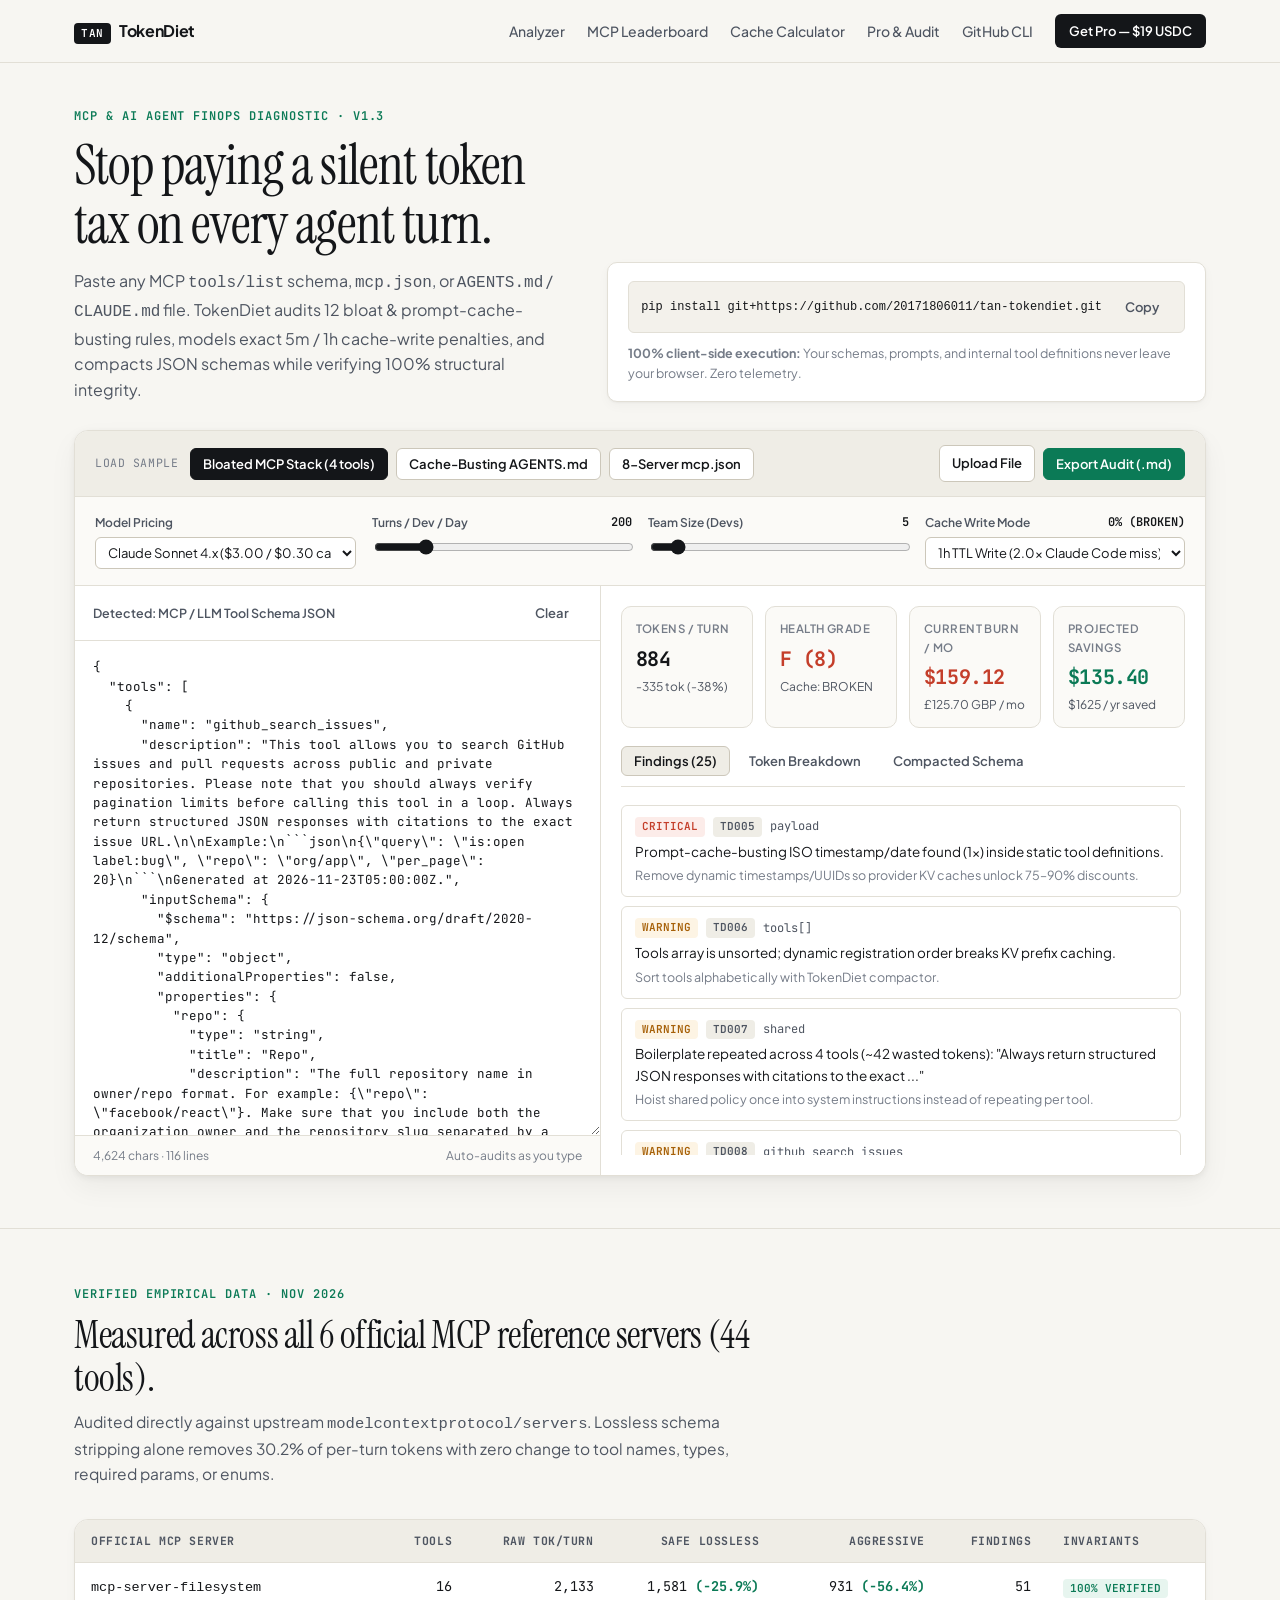
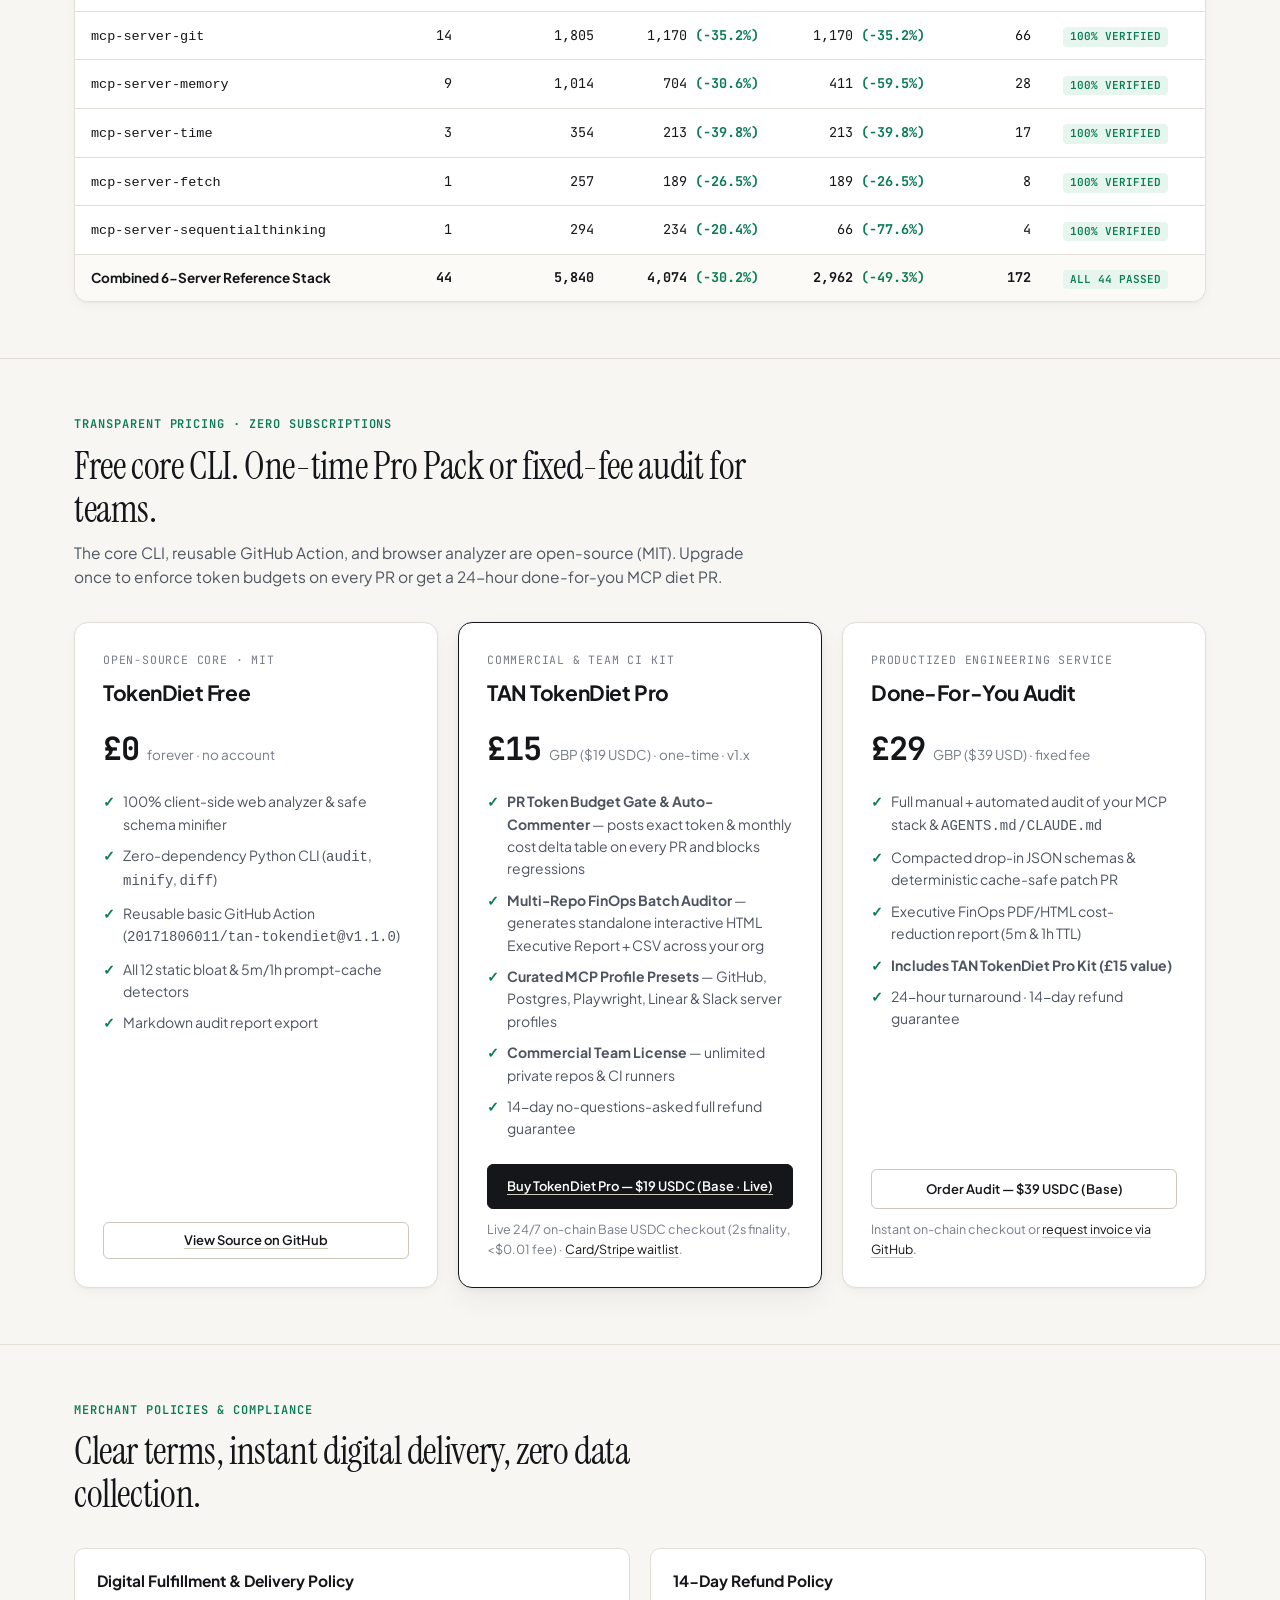
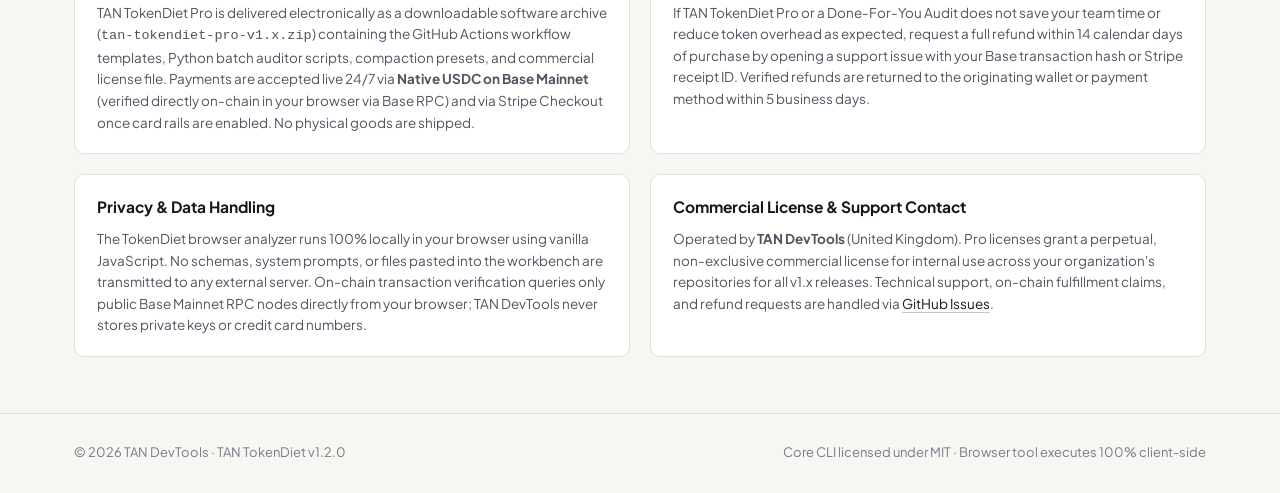
==== commit a3fd209a: "feat(v1.3.0): add live MCP leaderboard, 5m vs 1h cache calculator, full SEO, and unlimited public Ac" ====
--- a/docs/index.html
+++ b/docs/index.html
@@ -4,7 +4,33 @@
   <meta charset="UTF-8" />
   <meta name="viewport" content="width=device-width, initial-scale=1.0" />
   <title>TAN TokenDiet — MCP Schema &amp; AI Agent Context Cost Auditor</title>
-  <meta name="description" content="Audit, benchmark, and safely compact MCP tool schemas, mcp.json configs, and AGENTS.md / CLAUDE.md context files. Cut LLM token burn and fix prompt-cache misses — 100% client-side." />
+  <meta name="description" content="Audit, benchmark, and safely compact MCP tool schemas, mcp.json configs, and AGENTS.md / CLAUDE.md context files. Cut LLM token burn by 30-49% and fix prompt-cache misses — 100% client-side." />
+  <link rel="canonical" href="https://20171806011.github.io/tan-tokendiet/" />
+  <meta property="og:type" content="website" />
+  <meta property="og:title" content="TAN TokenDiet — MCP Schema &amp; AI Agent Context Cost Auditor" />
+  <meta property="og:description" content="Zero-dependency Python CLI + 100% client-side web analyzer that audits 12 MCP token-bloat &amp; prompt-cache-busting rules and safely minifies JSON schemas with 100% invariant checks." />
+  <meta property="og:url" content="https://20171806011.github.io/tan-tokendiet/" />
+  <meta name="twitter:card" content="summary_large_image" />
+  <meta name="twitter:title" content="TAN TokenDiet — Cut MCP Tool Schema &amp; Prompt-Cache Token Burn" />
+  <meta name="twitter:description" content="Measured across all 6 official modelcontextprotocol/servers (44 tools): -30.2% lossless / -49.3% aggressive compaction with 100% structural invariants." />
+  <script type="application/ld+json">
+  {
+    "@context": "https://schema.org",
+    "@type": "SoftwareApplication",
+    "name": "TAN TokenDiet",
+    "applicationCategory": "DeveloperApplication",
+    "operatingSystem": "Cross-platform, Web",
+    "softwareVersion": "1.3.0",
+    "url": "https://20171806011.github.io/tan-tokendiet/",
+    "codeRepository": "https://github.com/20171806011/tan-tokendiet",
+    "license": "https://opensource.org/licenses/MIT",
+    "offers": [
+      { "@type": "Offer", "name": "Open-Source CLI & Web Analyzer", "price": "0", "priceCurrency": "USD" },
+      { "@type": "Offer", "name": "TAN TokenDiet Pro CI & FinOps Kit", "price": "19", "priceCurrency": "USD" },
+      { "@type": "Offer", "name": "24-Hour Done-For-You Custom MCP Audit", "price": "39", "priceCurrency": "USD" }
+    ]
+  }
+  </script>
   <link rel="preconnect" href="https://fonts.googleapis.com" />
   <link rel="preconnect" href="https://fonts.gstatic.com" crossorigin />
   <link href="https://fonts.googleapis.com/css2?family=Instrument+Serif:ital@0;1&family=JetBrains+Mono:wght@400;500;600;700&family=Plus+Jakarta+Sans:wght@400;500;600;700&display=swap" rel="stylesheet" />
@@ -19,11 +45,11 @@
       </a>
       <nav class="nav-links" aria-label="Primary navigation">
         <a href="#analyzer">Analyzer</a>
-        <a href="#benchmarks">Benchmarks</a>
+        <a href="./leaderboard.html">MCP Leaderboard</a>
+        <a href="./cache-calculator.html">Cache Calculator</a>
         <a href="#pricing">Pro &amp; Audit</a>
-        <a href="#policies">Policies</a>
         <a href="https://github.com/20171806011/tan-tokendiet" target="_blank" rel="noopener">GitHub CLI</a>
-        <a href="#pricing" class="nav-cta">Get Pro — £15</a>
+        <a href="#pricing" class="nav-cta">Get Pro — $19 USDC</a>
       </nav>
     </div>
   </header>
@@ -32,7 +58,7 @@
     <section class="hero">
       <div class="container hero-grid">
         <div>
-          <p class="eyebrow">MCP &amp; AI Agent FinOps Diagnostic · v1.1</p>
+          <p class="eyebrow">MCP &amp; AI Agent FinOps Diagnostic · v1.3</p>
           <h1>Stop paying a silent token tax on every agent turn.</h1>
           <p class="hero-lead">
             Paste any MCP <code>tools/list</code> schema, <code>mcp.json</code>, or <code>AGENTS.md</code> / <code>CLAUDE.md</code> file.
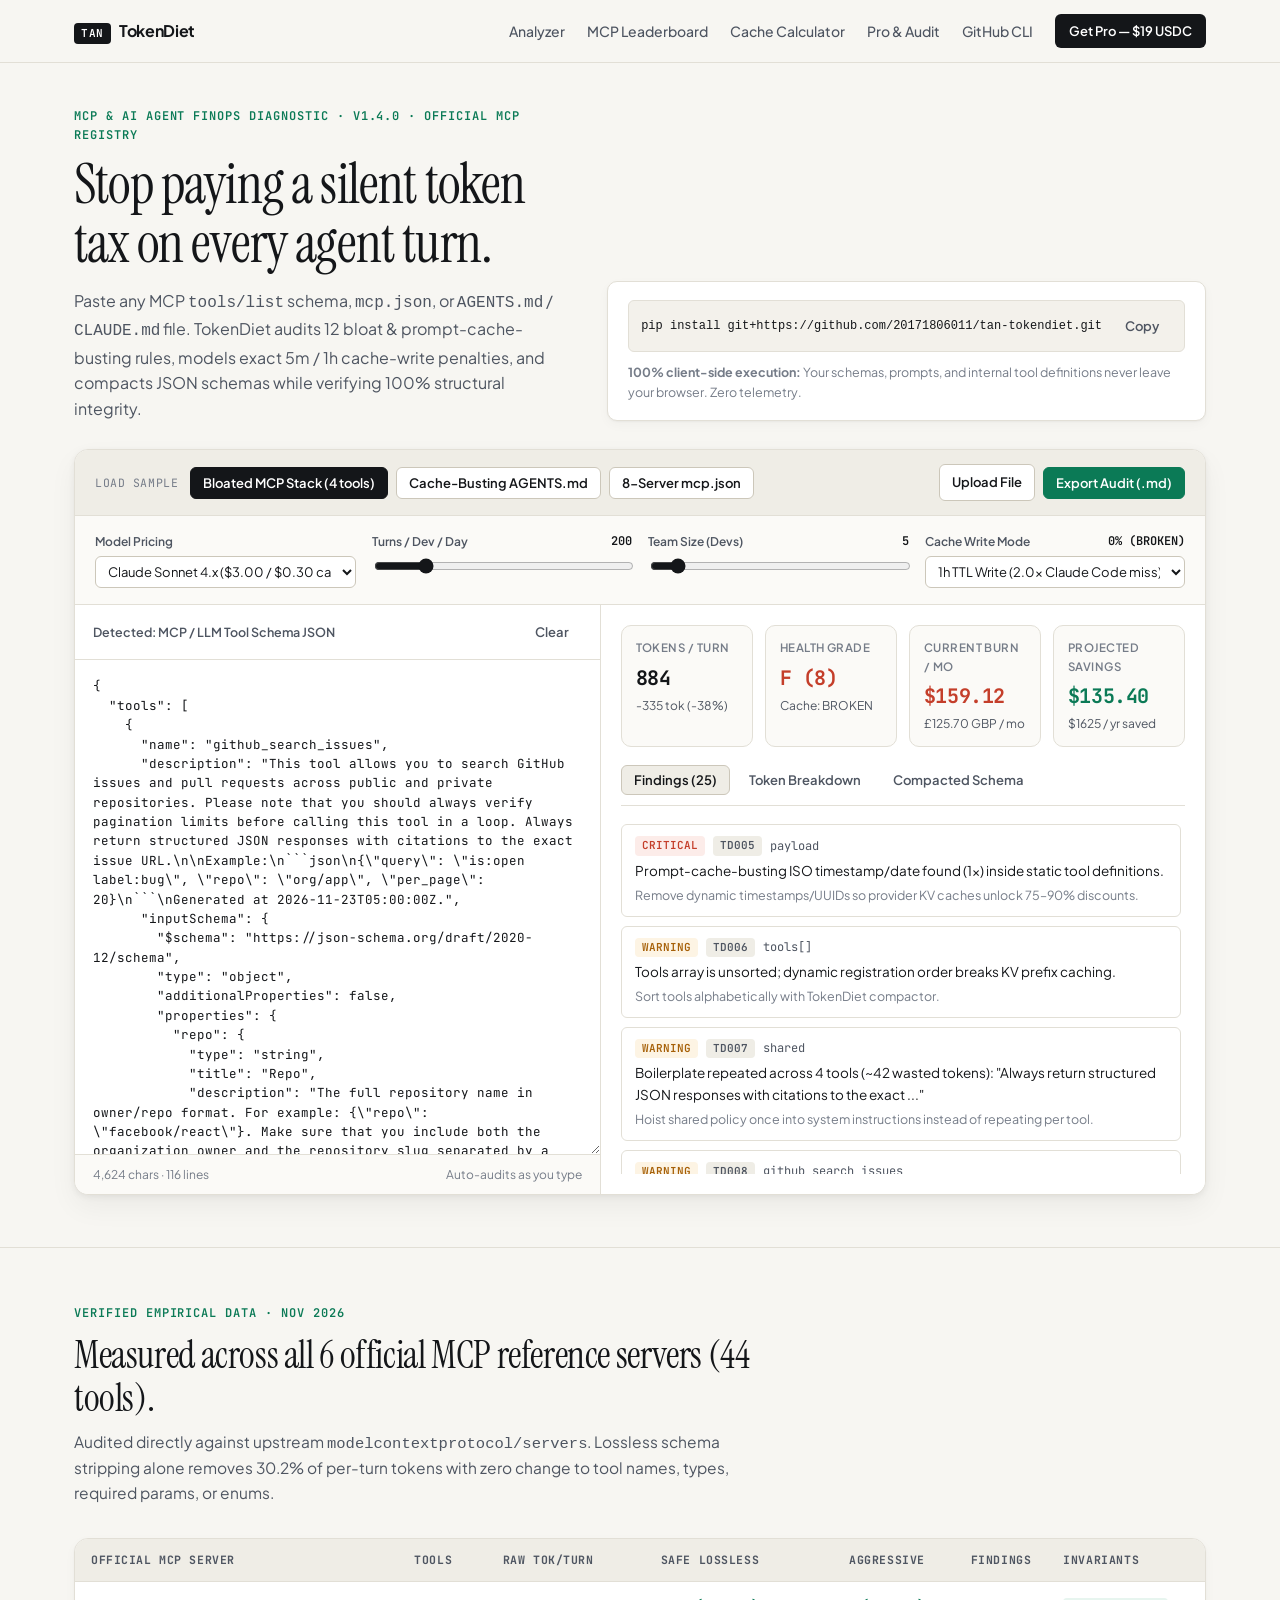
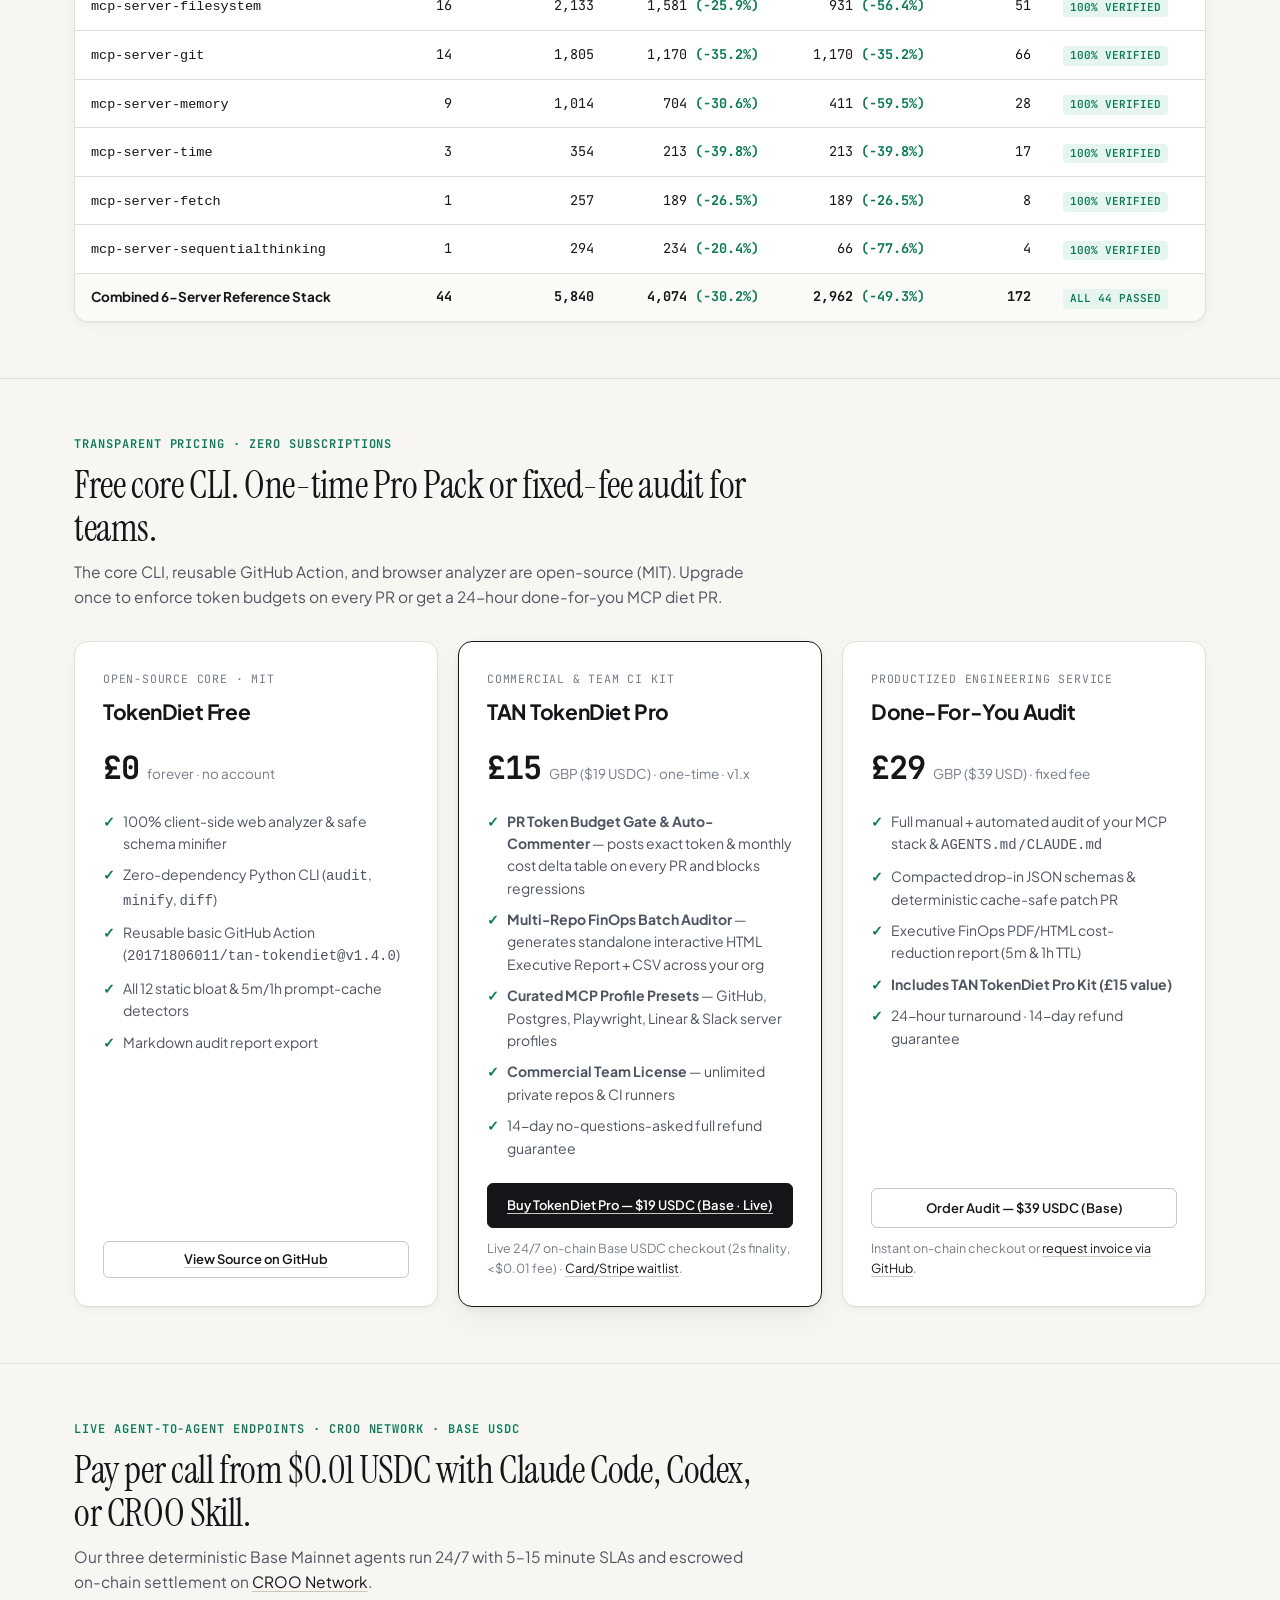
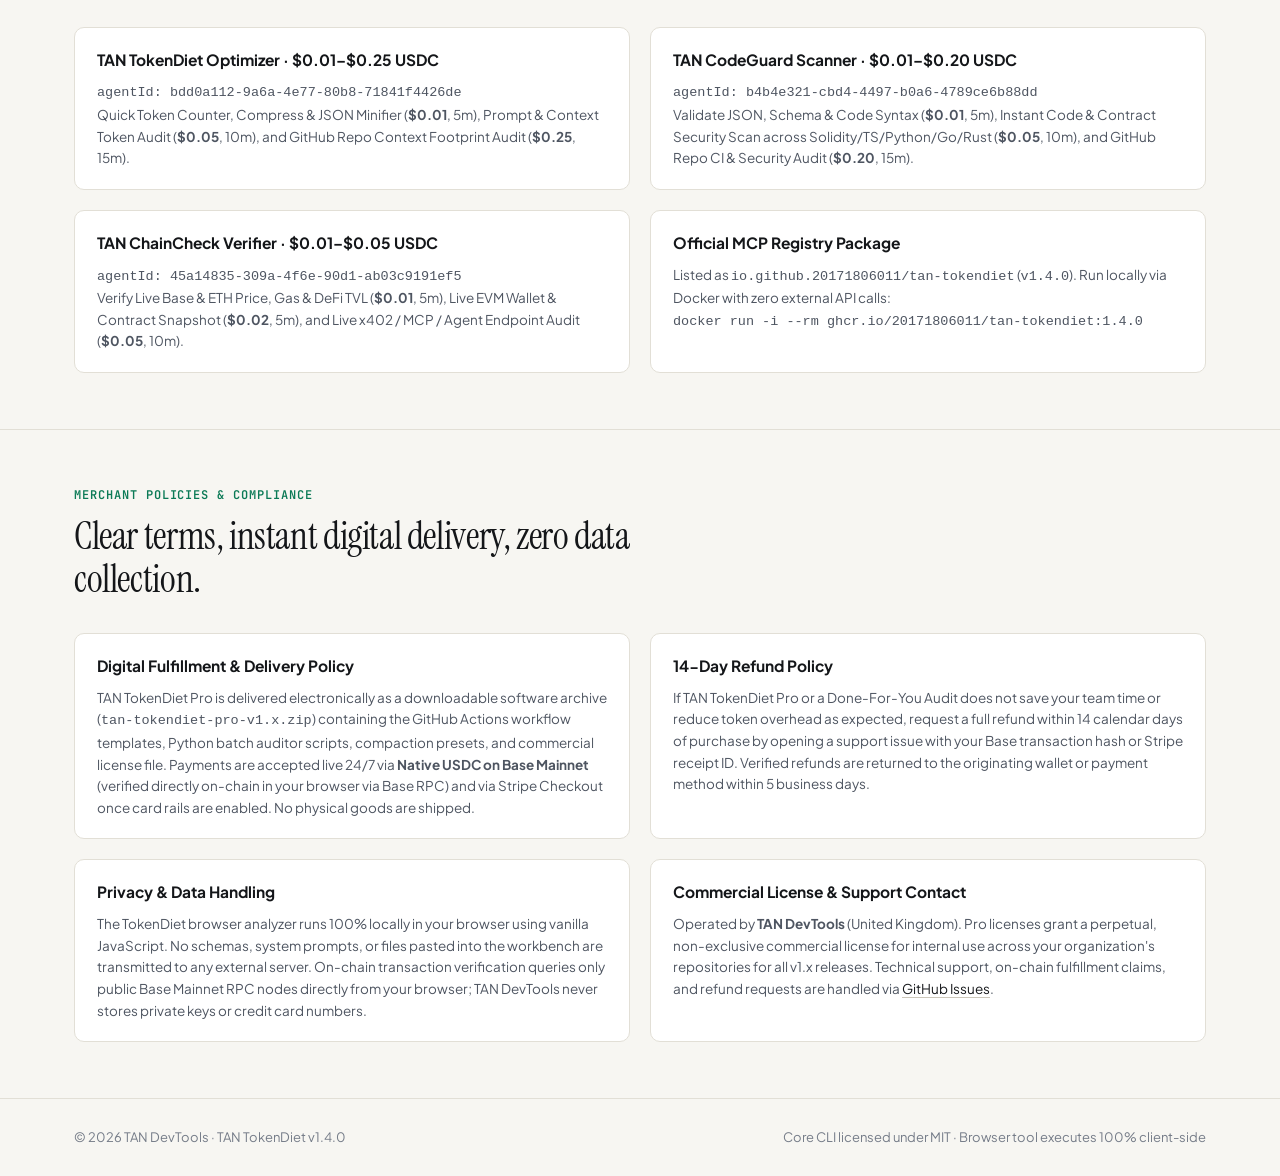
==== commit 1e7121a4: "docs(storefront): sync v1.4.0 metadata and cross-link live CROO Base USDC agent endpoints" ====
--- a/docs/index.html
+++ b/docs/index.html
@@ -20,12 +20,13 @@
     "name": "TAN TokenDiet",
     "applicationCategory": "DeveloperApplication",
     "operatingSystem": "Cross-platform, Web",
-    "softwareVersion": "1.3.0",
+    "softwareVersion": "1.4.0",
     "url": "https://20171806011.github.io/tan-tokendiet/",
     "codeRepository": "https://github.com/20171806011/tan-tokendiet",
     "license": "https://opensource.org/licenses/MIT",
     "offers": [
       { "@type": "Offer", "name": "Open-Source CLI & Web Analyzer", "price": "0", "priceCurrency": "USD" },
+      { "@type": "Offer", "name": "CROO Agent Micro-Service (Token Counter & Minifier)", "price": "0.01", "priceCurrency": "USD" },
       { "@type": "Offer", "name": "TAN TokenDiet Pro CI & FinOps Kit", "price": "19", "priceCurrency": "USD" },
       { "@type": "Offer", "name": "24-Hour Done-For-You Custom MCP Audit", "price": "39", "priceCurrency": "USD" }
     ]
@@ -58,7 +59,7 @@
     <section class="hero">
       <div class="container hero-grid">
         <div>
-          <p class="eyebrow">MCP &amp; AI Agent FinOps Diagnostic · v1.3</p>
+          <p class="eyebrow">MCP &amp; AI Agent FinOps Diagnostic · v1.4.0 · Official MCP Registry</p>
           <h1>Stop paying a silent token tax on every agent turn.</h1>
           <p class="hero-lead">
             Paste any MCP <code>tools/list</code> schema, <code>mcp.json</code>, or <code>AGENTS.md</code> / <code>CLAUDE.md</code> file.
@@ -257,7 +258,7 @@
               <ul class="plan-list">
                 <li>100% client-side web analyzer &amp; safe schema minifier</li>
                 <li>Zero-dependency Python CLI (<code>audit</code>, <code>minify</code>, <code>diff</code>)</li>
-                <li>Reusable basic GitHub Action (<code>20171806011/tan-tokendiet@v1.1.0</code>)</li>
+                <li>Reusable basic GitHub Action (<code>20171806011/tan-tokendiet@v1.4.0</code>)</li>
                 <li>All 12 static bloat &amp; 5m/1h prompt-cache detectors</li>
                 <li>Markdown audit report export</li>
               </ul>
@@ -312,6 +313,52 @@
       </div>
     </section>
 
+    <section class="section" id="croo-agents">
+      <div class="container">
+        <div class="section-head">
+          <p class="eyebrow">Live Agent-to-Agent Endpoints · CROO Network · Base USDC</p>
+          <h2>Pay per call from $0.01 USDC with Claude Code, Codex, or CROO Skill.</h2>
+          <p class="section-sub">
+            Our three deterministic Base Mainnet agents run 24/7 with 5–15 minute SLAs and escrowed on-chain settlement on <a href="https://agent.croo.network" target="_blank" rel="noopener">CROO Network</a>.
+          </p>
+        </div>
+
+        <div class="policy-grid">
+          <article class="policy-block">
+            <h3>TAN TokenDiet Optimizer · $0.01–$0.25 USDC</h3>
+            <p>
+              <code>agentId: bdd0a112-9a6a-4e77-80b8-71841f4426de</code><br />
+              Quick Token Counter, Compress &amp; JSON Minifier (<strong>$0.01</strong>, 5m), Prompt &amp; Context Token Audit (<strong>$0.05</strong>, 10m), and GitHub Repo Context Footprint Audit (<strong>$0.25</strong>, 15m).
+            </p>
+          </article>
+
+          <article class="policy-block">
+            <h3>TAN CodeGuard Scanner · $0.01–$0.20 USDC</h3>
+            <p>
+              <code>agentId: b4b4e321-cbd4-4497-b0a6-4789ce6b88dd</code><br />
+              Validate JSON, Schema &amp; Code Syntax (<strong>$0.01</strong>, 5m), Instant Code &amp; Contract Security Scan across Solidity/TS/Python/Go/Rust (<strong>$0.05</strong>, 10m), and GitHub Repo CI &amp; Security Audit (<strong>$0.20</strong>, 15m).
+            </p>
+          </article>
+
+          <article class="policy-block">
+            <h3>TAN ChainCheck Verifier · $0.01–$0.05 USDC</h3>
+            <p>
+              <code>agentId: 45a14835-309a-4f6e-90d1-ab03c9191ef5</code><br />
+              Verify Live Base &amp; ETH Price, Gas &amp; DeFi TVL (<strong>$0.01</strong>, 5m), Live EVM Wallet &amp; Contract Snapshot (<strong>$0.02</strong>, 5m), and Live x402 / MCP / Agent Endpoint Audit (<strong>$0.05</strong>, 10m).
+            </p>
+          </article>
+
+          <article class="policy-block">
+            <h3>Official MCP Registry Package</h3>
+            <p>
+              Listed as <code>io.github.20171806011/tan-tokendiet</code> (<code>v1.4.0</code>). Run locally via Docker with zero external API calls:<br />
+              <code>docker run -i --rm ghcr.io/20171806011/tan-tokendiet:1.4.0</code>
+            </p>
+          </article>
+        </div>
+      </div>
+    </section>
+
     <section class="section" id="policies">
       <div class="container">
         <div class="section-head">
@@ -370,13 +417,13 @@
         <div>
           <label class="modal-meta" style="display:block;margin-bottom:5px;font-weight:600;color:var(--ink-secondary);">1. Send exact Native USDC on Base to TAN Treasury:</label>
           <div class="addr-box">
-            <code id="modal-treasury-addr">0x63cee161084df40f527EFBFDE3e7bC242F4b32FD</code>
+            <code id="modal-treasury-addr">0xf7D6e17CdD1C803d0cF5240DC5eDab34f8Db8EF5</code>
             <button type="button" class="btn" id="btn-copy-treasury">Copy</button>
           </div>
           <p class="modal-meta" style="margin-top:6px;">
             USDC Contract: <code>0x833589fCD6eDb6E08f4c7C32D4f71b54bdA02913</code> ·
             <a id="modal-eip681-link" href="#">Open in Wallet (EIP-681)</a> ·
-            <a id="modal-basescan-addr" href="https://basescan.org/address/0x63cee161084df40f527EFBFDE3e7bC242F4b32FD" target="_blank" rel="noopener">Verify on BaseScan</a>
+            <a id="modal-basescan-addr" href="https://basescan.org/address/0xf7D6e17CdD1C803d0cF5240DC5eDab34f8Db8EF5" target="_blank" rel="noopener">Verify on BaseScan</a>
           </p>
         </div>
 
@@ -399,7 +446,7 @@
 
   <footer class="site-footer">
     <div class="container footer-inner">
-      <span>© 2026 TAN DevTools · TAN TokenDiet v1.2.0</span>
+      <span>© 2026 TAN DevTools · TAN TokenDiet v1.4.0</span>
       <span>Core CLI licensed under MIT · Browser tool executes 100% client-side</span>
     </div>
   </footer>
